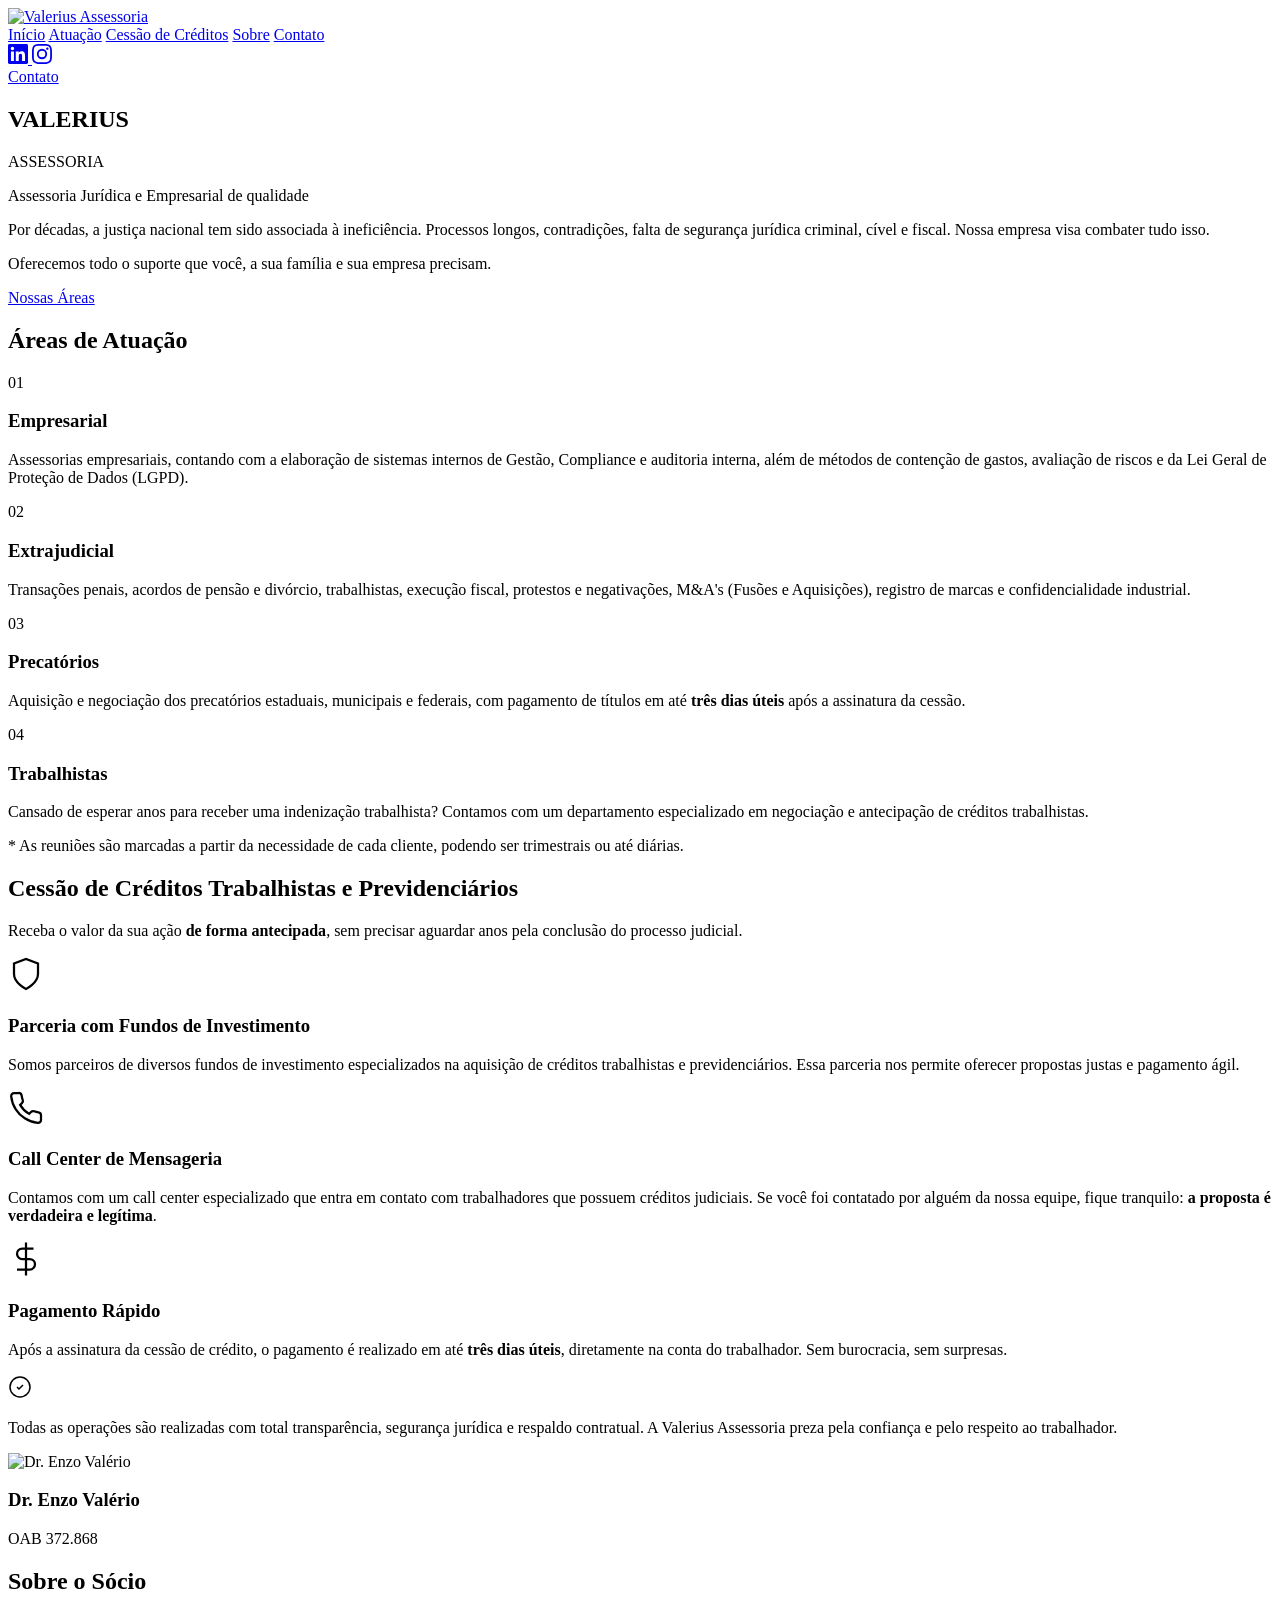
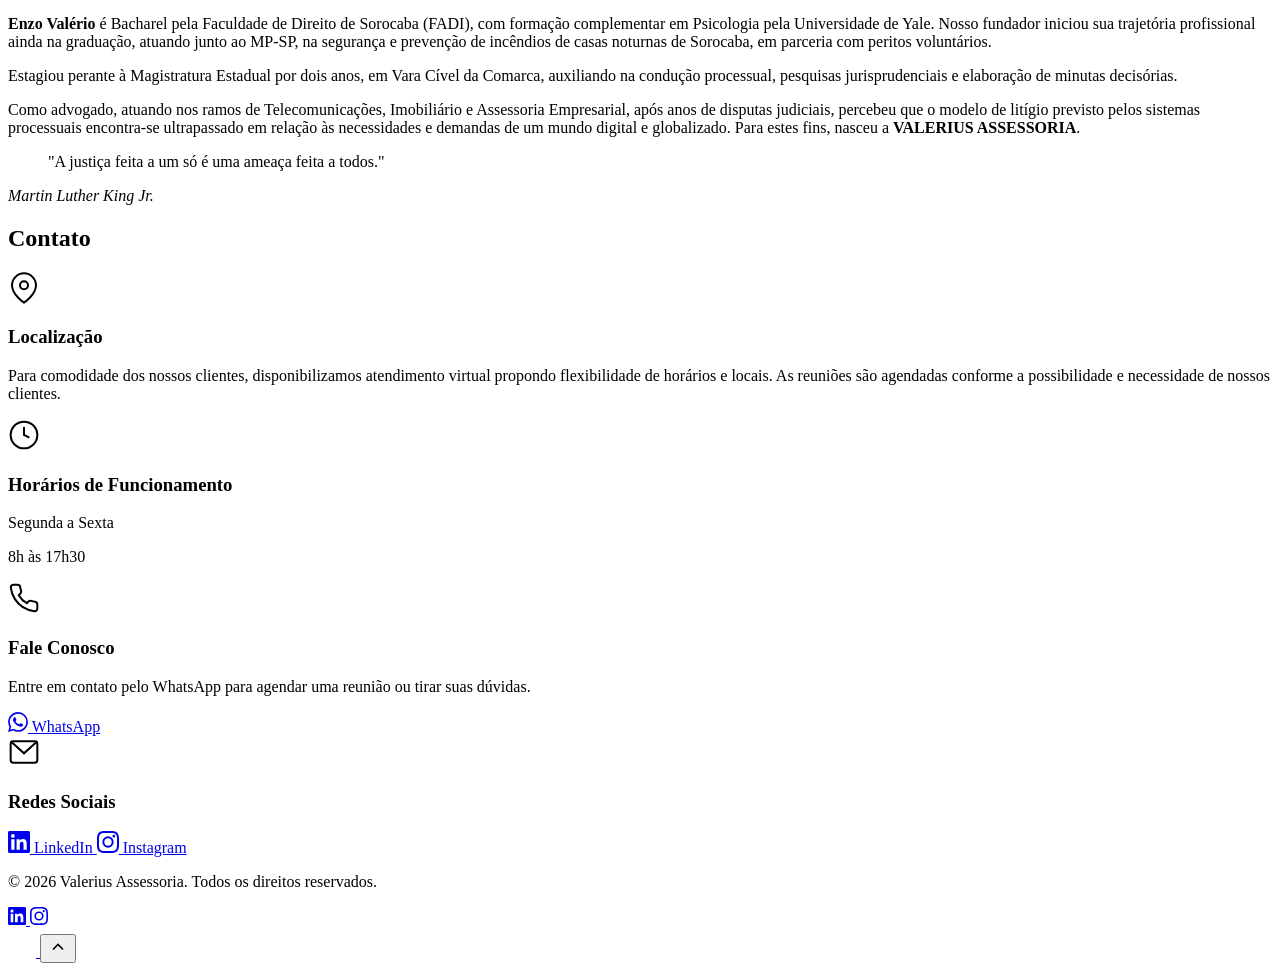
==== index.html @ 8b88591c "Add files via upload" ====
<!DOCTYPE html>
<html lang="pt-BR">
<head>
  <meta charset="UTF-8">
  <meta name="viewport" content="width=device-width, initial-scale=1.0">
  <title>Valerius Assessoria | Assessoria Jurídica e Empresarial</title>
  <link rel="preconnect" href="https://fonts.googleapis.com">
  <link rel="preconnect" href="https://fonts.gstatic.com" crossorigin>
  <link href="https://fonts.googleapis.com/css2?family=Cormorant+Garamond:ital,wght@0,300;0,400;0,500;0,600;0,700;1,400;1,500&family=Inter:wght@300;400;500;600&display=swap" rel="stylesheet">
  <link rel="stylesheet" href="style.css">
</head>
<body>

  <!-- Header -->
  <header class="header" id="header">
    <div class="header-inner">
      <a href="#inicio" class="logo">
        <img src="logo-branco.png" alt="Valerius Assessoria" class="logo-img">
      </a>
      <nav class="nav">
        <a href="#inicio">Início</a>
        <a href="#atuacao">Atuação</a>
        <a href="#cessao">Cessão de Créditos</a>
        <a href="#socio">Sobre</a>
        <a href="#contato">Contato</a>
      </nav>
      <div class="header-actions">
        <div class="social-links">
          <a href="https://br.linkedin.com/company/valerius-advogados-associados" target="_blank" aria-label="LinkedIn">
            <svg width="20" height="20" viewBox="0 0 24 24" fill="currentColor"><path d="M20.447 20.452h-3.554v-5.569c0-1.328-.027-3.037-1.852-3.037-1.853 0-2.136 1.445-2.136 2.939v5.667H9.351V9h3.414v1.561h.046c.477-.9 1.637-1.85 3.37-1.85 3.601 0 4.267 2.37 4.267 5.455v6.286zM5.337 7.433a2.062 2.062 0 01-2.063-2.065 2.064 2.064 0 112.063 2.065zm1.782 13.019H3.555V9h3.564v11.452zM22.225 0H1.771C.792 0 0 .774 0 1.729v20.542C0 23.227.792 24 1.771 24h20.451C23.2 24 24 23.227 24 22.271V1.729C24 .774 23.2 0 22.222 0h.003z"/></svg>
          </a>
          <a href="http://instagram.com/valeriusadvogados" target="_blank" aria-label="Instagram">
            <svg width="20" height="20" viewBox="0 0 24 24" fill="currentColor"><path d="M12 2.163c3.204 0 3.584.012 4.85.07 3.252.148 4.771 1.691 4.919 4.919.058 1.265.069 1.645.069 4.849 0 3.205-.012 3.584-.069 4.849-.149 3.225-1.664 4.771-4.919 4.919-1.266.058-1.644.07-4.85.07-3.204 0-3.584-.012-4.849-.07-3.26-.149-4.771-1.699-4.919-4.92-.058-1.265-.07-1.644-.07-4.849 0-3.204.013-3.583.07-4.849.149-3.227 1.664-4.771 4.919-4.919 1.266-.057 1.645-.069 4.849-.069zM12 0C8.741 0 8.333.014 7.053.072 2.695.272.273 2.69.073 7.052.014 8.333 0 8.741 0 12c0 3.259.014 3.668.072 4.948.2 4.358 2.618 6.78 6.98 6.98C8.333 23.986 8.741 24 12 24c3.259 0 3.668-.014 4.948-.072 4.354-.2 6.782-2.618 6.979-6.98.059-1.28.073-1.689.073-4.948 0-3.259-.014-3.667-.072-4.947-.196-4.354-2.617-6.78-6.979-6.98C15.668.014 15.259 0 12 0zm0 5.838a6.162 6.162 0 100 12.324 6.162 6.162 0 000-12.324zM12 16a4 4 0 110-8 4 4 0 010 8zm6.406-11.845a1.44 1.44 0 100 2.881 1.44 1.44 0 000-2.881z"/></svg>
          </a>
        </div>
        <a href="https://wa.me/5515991588183" class="btn-contato" target="_blank">Contato</a>
      </div>
    </div>
  </header>

  <!-- Hero Section -->
  <section class="hero" id="inicio">
    <div class="hero-overlay"></div>
    <div class="hero-content">
      <h1 class="hero-title">VALERIUS</h1>
      <p class="hero-subtitle-line">ASSESSORIA</p>
      <div class="hero-divider"></div>
      <p class="hero-tagline">Assessoria Jurídica e Empresarial de qualidade</p>
      <p class="hero-description">
        Por décadas, a justiça nacional tem sido associada à ineficiência. Processos longos, contradições, falta de segurança jurídica criminal, cível e fiscal. Nossa empresa visa combater tudo isso.
      </p>
      <p class="hero-highlight">
        Oferecemos todo o suporte que você, a sua família e sua empresa precisam.
      </p>
      <a href="#atuacao" class="btn-primary">Nossas Áreas</a>
    </div>
  </section>

  <!-- Areas de Atuacao -->
  <section class="areas" id="atuacao">
    <div class="container">
      <h2 class="section-title">Áreas de Atuação</h2>
      <div class="areas-grid">

        <div class="area-card" data-number="01">
          <div class="area-card-inner">
            <span class="area-number">01</span>
            <h3>Empresarial</h3>
            <p>Assessorias empresariais, contando com a elaboração de sistemas internos de Gestão, Compliance e auditoria interna, além de métodos de contenção de gastos, avaliação de riscos e da Lei Geral de Proteção de Dados (LGPD).</p>
          </div>
        </div>

        <div class="area-card" data-number="02">
          <div class="area-card-inner">
            <span class="area-number">02</span>
            <h3>Extrajudicial</h3>
            <p>Transações penais, acordos de pensão e divórcio, trabalhistas, execução fiscal, protestos e negativações, M&A's (Fusões e Aquisições), registro de marcas e confidencialidade industrial.</p>
          </div>
        </div>

        <div class="area-card" data-number="03">
          <div class="area-card-inner">
            <span class="area-number">03</span>
            <h3>Precatórios</h3>
            <p>Aquisição e negociação dos precatórios estaduais, municipais e federais, com pagamento de títulos em até <strong>três dias úteis</strong> após a assinatura da cessão.</p>
          </div>
        </div>

        <div class="area-card" data-number="04">
          <div class="area-card-inner">
            <span class="area-number">04</span>
            <h3>Trabalhistas</h3>
            <p>Cansado de esperar anos para receber uma indenização trabalhista? Contamos com um departamento especializado em negociação e antecipação de créditos trabalhistas.</p>
          </div>
        </div>

      </div>
      <p class="areas-note">* As reuniões são marcadas a partir da necessidade de cada cliente, podendo ser trimestrais ou até diárias.</p>
    </div>
  </section>

  <!-- Cessão de Créditos -->
  <section class="cessao" id="cessao">
    <div class="cessao-overlay"></div>
    <div class="container">
      <div class="cessao-content">
        <h2 class="section-title section-title--white">Cessão de Créditos Trabalhistas e Previdenciários</h2>
        <p class="cessao-intro">Receba o valor da sua ação <strong>de forma antecipada</strong>, sem precisar aguardar anos pela conclusão do processo judicial.</p>
        <div class="cessao-grid">
          <div class="cessao-card">
            <div class="cessao-icon">
              <svg width="36" height="36" viewBox="0 0 24 24" fill="none" stroke="currentColor" stroke-width="1.5"><path d="M12 22s8-4 8-10V5l-8-3-8 3v7c0 6 8 10 8 10z"/></svg>
            </div>
            <h3>Parceria com Fundos de Investimento</h3>
            <p>Somos parceiros de diversos fundos de investimento especializados na aquisição de créditos trabalhistas e previdenciários. Essa parceria nos permite oferecer propostas justas e pagamento ágil.</p>
          </div>
          <div class="cessao-card">
            <div class="cessao-icon">
              <svg width="36" height="36" viewBox="0 0 24 24" fill="none" stroke="currentColor" stroke-width="1.5"><path d="M22 16.92v3a2 2 0 01-2.18 2 19.79 19.79 0 01-8.63-3.07 19.5 19.5 0 01-6-6 19.79 19.79 0 01-3.07-8.67A2 2 0 014.11 2h3a2 2 0 012 1.72 12.84 12.84 0 00.7 2.81 2 2 0 01-.45 2.11L8.09 9.91a16 16 0 006 6l1.27-1.27a2 2 0 012.11-.45 12.84 12.84 0 002.81.7A2 2 0 0122 16.92z"/></svg>
            </div>
            <h3>Call Center de Mensageria</h3>
            <p>Contamos com um call center especializado que entra em contato com trabalhadores que possuem créditos judiciais. Se você foi contatado por alguém da nossa equipe, fique tranquilo: <strong>a proposta é verdadeira e legítima</strong>.</p>
          </div>
          <div class="cessao-card">
            <div class="cessao-icon">
              <svg width="36" height="36" viewBox="0 0 24 24" fill="none" stroke="currentColor" stroke-width="1.5"><path d="M12 1v22M17 5H9.5a3.5 3.5 0 000 7h5a3.5 3.5 0 010 7H6"/></svg>
            </div>
            <h3>Pagamento Rápido</h3>
            <p>Após a assinatura da cessão de crédito, o pagamento é realizado em até <strong>três dias úteis</strong>, diretamente na conta do trabalhador. Sem burocracia, sem surpresas.</p>
          </div>
        </div>
        <div class="cessao-trust">
          <div class="cessao-trust-icon">
            <svg width="24" height="24" viewBox="0 0 24 24" fill="none" stroke="currentColor" stroke-width="1.5"><path d="M9 12l2 2 4-4"/><circle cx="12" cy="12" r="10"/></svg>
          </div>
          <p>Todas as operações são realizadas com total transparência, segurança jurídica e respaldo contratual. A Valerius Assessoria preza pela confiança e pelo respeito ao trabalhador.</p>
        </div>
      </div>
    </div>
  </section>

  <!-- Sobre o Socio -->
  <section class="socio" id="socio">
    <div class="container">
      <div class="socio-grid">
        <div class="socio-image">
          <div class="socio-image-frame">
            <img src="enzo.avif" alt="Dr. Enzo Valério" class="socio-photo">
          </div>
          <div class="socio-credentials">
            <h3>Dr. Enzo Valério</h3>
            <p>OAB 372.868</p>
          </div>
        </div>
        <div class="socio-content">
          <h2 class="section-title section-title--left">Sobre o Sócio</h2>
          <p><strong>Enzo Valério</strong> é Bacharel pela Faculdade de Direito de Sorocaba (FADI), com formação complementar em Psicologia pela Universidade de Yale. Nosso fundador iniciou sua trajetória profissional ainda na graduação, atuando junto ao MP-SP, na segurança e prevenção de incêndios de casas noturnas de Sorocaba, em parceria com peritos voluntários.</p>
          <p>Estagiou perante à Magistratura Estadual por dois anos, em Vara Cível da Comarca, auxiliando na condução processual, pesquisas jurisprudenciais e elaboração de minutas decisórias.</p>
          <p>Como advogado, atuando nos ramos de Telecomunicações, Imobiliário e Assessoria Empresarial, após anos de disputas judiciais, percebeu que o modelo de litígio previsto pelos sistemas processuais encontra-se ultrapassado em relação às necessidades e demandas de um mundo digital e globalizado. Para estes fins, nasceu a <strong>VALERIUS ASSESSORIA</strong>.</p>
        </div>
      </div>
    </div>
  </section>

  <!-- Citacao -->
  <section class="quote-section">
    <div class="quote-overlay"></div>
    <div class="container">
      <blockquote class="quote-text">
        "A justiça feita a um só é uma ameaça feita a todos."
      </blockquote>
      <cite class="quote-author">Martin Luther King Jr.</cite>
    </div>
  </section>

  <!-- Contato -->
  <section class="contato" id="contato">
    <div class="container">
      <h2 class="section-title">Contato</h2>
      <div class="contato-grid">
        <div class="contato-card">
          <div class="contato-icon">
            <svg width="32" height="32" viewBox="0 0 24 24" fill="none" stroke="currentColor" stroke-width="1.5"><path d="M21 10c0 7-9 13-9 13s-9-6-9-13a9 9 0 0118 0z"/><circle cx="12" cy="10" r="3"/></svg>
          </div>
          <h3>Localização</h3>
          <p>Para comodidade dos nossos clientes, disponibilizamos atendimento virtual propondo flexibilidade de horários e locais. As reuniões são agendadas conforme a possibilidade e necessidade de nossos clientes.</p>
        </div>
        <div class="contato-card">
          <div class="contato-icon">
            <svg width="32" height="32" viewBox="0 0 24 24" fill="none" stroke="currentColor" stroke-width="1.5"><circle cx="12" cy="12" r="10"/><polyline points="12 6 12 12 16 14"/></svg>
          </div>
          <h3>Horários de Funcionamento</h3>
          <p>Segunda a Sexta</p>
          <p class="contato-hours">8h às 17h30</p>
        </div>
        <div class="contato-card">
          <div class="contato-icon">
            <svg width="32" height="32" viewBox="0 0 24 24" fill="none" stroke="currentColor" stroke-width="1.5"><path d="M22 16.92v3a2 2 0 01-2.18 2 19.79 19.79 0 01-8.63-3.07 19.5 19.5 0 01-6-6 19.79 19.79 0 01-3.07-8.67A2 2 0 014.11 2h3a2 2 0 012 1.72 12.84 12.84 0 00.7 2.81 2 2 0 01-.45 2.11L8.09 9.91a16 16 0 006 6l1.27-1.27a2 2 0 012.11-.45 12.84 12.84 0 002.81.7A2 2 0 0122 16.92z"/></svg>
          </div>
          <h3>Fale Conosco</h3>
          <p>Entre em contato pelo WhatsApp para agendar uma reunião ou tirar suas dúvidas.</p>
          <a href="https://wa.me/5515991588183" class="btn-whatsapp" target="_blank">
            <svg width="20" height="20" viewBox="0 0 24 24" fill="currentColor"><path d="M17.472 14.382c-.297-.149-1.758-.867-2.03-.967-.273-.099-.471-.148-.67.15-.197.297-.767.966-.94 1.164-.173.199-.347.223-.644.075-.297-.15-1.255-.463-2.39-1.475-.883-.788-1.48-1.761-1.653-2.059-.173-.297-.018-.458.13-.606.134-.133.298-.347.446-.52.149-.174.198-.298.298-.497.099-.198.05-.371-.025-.52-.075-.149-.669-1.612-.916-2.207-.242-.579-.487-.5-.669-.51-.173-.008-.371-.01-.57-.01-.198 0-.52.074-.792.372-.272.297-1.04 1.016-1.04 2.479 0 1.462 1.065 2.875 1.213 3.074.149.198 2.096 3.2 5.077 4.487.709.306 1.262.489 1.694.625.712.227 1.36.195 1.871.118.571-.085 1.758-.719 2.006-1.413.248-.694.248-1.289.173-1.413-.074-.124-.272-.198-.57-.347m-5.421 7.403h-.004a9.87 9.87 0 01-5.031-1.378l-.361-.214-3.741.982.998-3.648-.235-.374a9.86 9.86 0 01-1.51-5.26c.001-5.45 4.436-9.884 9.888-9.884 2.64 0 5.122 1.03 6.988 2.898a9.825 9.825 0 012.893 6.994c-.003 5.45-4.437 9.884-9.885 9.884m8.413-18.297A11.815 11.815 0 0012.05 0C5.495 0 .16 5.335.157 11.892c0 2.096.547 4.142 1.588 5.945L.057 24l6.305-1.654a11.882 11.882 0 005.683 1.448h.005c6.554 0 11.89-5.335 11.893-11.893a11.821 11.821 0 00-3.48-8.413z"/></svg>
            WhatsApp
          </a>
        </div>
        <div class="contato-card">
          <div class="contato-icon">
            <svg width="32" height="32" viewBox="0 0 24 24" fill="none" stroke="currentColor" stroke-width="1.5"><rect x="2" y="4" width="20" height="16" rx="2"/><polyline points="22 4 12 13 2 4"/></svg>
          </div>
          <h3>Redes Sociais</h3>
          <div class="contato-social">
            <a href="https://br.linkedin.com/company/valerius-advogados-associados" target="_blank">
              <svg width="22" height="22" viewBox="0 0 24 24" fill="currentColor"><path d="M20.447 20.452h-3.554v-5.569c0-1.328-.027-3.037-1.852-3.037-1.853 0-2.136 1.445-2.136 2.939v5.667H9.351V9h3.414v1.561h.046c.477-.9 1.637-1.85 3.37-1.85 3.601 0 4.267 2.37 4.267 5.455v6.286zM5.337 7.433a2.062 2.062 0 01-2.063-2.065 2.064 2.064 0 112.063 2.065zm1.782 13.019H3.555V9h3.564v11.452zM22.225 0H1.771C.792 0 0 .774 0 1.729v20.542C0 23.227.792 24 1.771 24h20.451C23.2 24 24 23.227 24 22.271V1.729C24 .774 23.2 0 22.222 0h.003z"/></svg>
              LinkedIn
            </a>
            <a href="http://instagram.com/valeriusadvogados" target="_blank">
              <svg width="22" height="22" viewBox="0 0 24 24" fill="currentColor"><path d="M12 2.163c3.204 0 3.584.012 4.85.07 3.252.148 4.771 1.691 4.919 4.919.058 1.265.069 1.645.069 4.849 0 3.205-.012 3.584-.069 4.849-.149 3.225-1.664 4.771-4.919 4.919-1.266.058-1.644.07-4.85.07-3.204 0-3.584-.012-4.849-.07-3.26-.149-4.771-1.699-4.919-4.92-.058-1.265-.07-1.644-.07-4.849 0-3.204.013-3.583.07-4.849.149-3.227 1.664-4.771 4.919-4.919 1.266-.057 1.645-.069 4.849-.069zM12 0C8.741 0 8.333.014 7.053.072 2.695.272.273 2.69.073 7.052.014 8.333 0 8.741 0 12c0 3.259.014 3.668.072 4.948.2 4.358 2.618 6.78 6.98 6.98C8.333 23.986 8.741 24 12 24c3.259 0 3.668-.014 4.948-.072 4.354-.2 6.782-2.618 6.979-6.98.059-1.28.073-1.689.073-4.948 0-3.259-.014-3.667-.072-4.947-.196-4.354-2.617-6.78-6.979-6.98C15.668.014 15.259 0 12 0zm0 5.838a6.162 6.162 0 100 12.324 6.162 6.162 0 000-12.324zM12 16a4 4 0 110-8 4 4 0 010 8zm6.406-11.845a1.44 1.44 0 100 2.881 1.44 1.44 0 000-2.881z"/></svg>
              Instagram
            </a>
          </div>
        </div>
      </div>
    </div>
  </section>

  <!-- Footer -->
  <footer class="footer">
    <div class="container">
      <div class="footer-bottom">
        <p>&copy; 2026 Valerius Assessoria. Todos os direitos reservados.</p>
        <div class="footer-social">
          <a href="https://br.linkedin.com/company/valerius-advogados-associados" target="_blank" aria-label="LinkedIn">
            <svg width="18" height="18" viewBox="0 0 24 24" fill="currentColor"><path d="M20.447 20.452h-3.554v-5.569c0-1.328-.027-3.037-1.852-3.037-1.853 0-2.136 1.445-2.136 2.939v5.667H9.351V9h3.414v1.561h.046c.477-.9 1.637-1.85 3.37-1.85 3.601 0 4.267 2.37 4.267 5.455v6.286zM5.337 7.433a2.062 2.062 0 01-2.063-2.065 2.064 2.064 0 112.063 2.065zm1.782 13.019H3.555V9h3.564v11.452zM22.225 0H1.771C.792 0 0 .774 0 1.729v20.542C0 23.227.792 24 1.771 24h20.451C23.2 24 24 23.227 24 22.271V1.729C24 .774 23.2 0 22.222 0h.003z"/></svg>
          </a>
          <a href="http://instagram.com/valeriusadvogados" target="_blank" aria-label="Instagram">
            <svg width="18" height="18" viewBox="0 0 24 24" fill="currentColor"><path d="M12 2.163c3.204 0 3.584.012 4.85.07 3.252.148 4.771 1.691 4.919 4.919.058 1.265.069 1.645.069 4.849 0 3.205-.012 3.584-.069 4.849-.149 3.225-1.664 4.771-4.919 4.919-1.266.058-1.644.07-4.85.07-3.204 0-3.584-.012-4.849-.07-3.26-.149-4.771-1.699-4.919-4.92-.058-1.265-.07-1.644-.07-4.849 0-3.204.013-3.583.07-4.849.149-3.227 1.664-4.771 4.919-4.919 1.266-.057 1.645-.069 4.849-.069zM12 0C8.741 0 8.333.014 7.053.072 2.695.272.273 2.69.073 7.052.014 8.333 0 8.741 0 12c0 3.259.014 3.668.072 4.948.2 4.358 2.618 6.78 6.98 6.98C8.333 23.986 8.741 24 12 24c3.259 0 3.668-.014 4.948-.072 4.354-.2 6.782-2.618 6.979-6.98.059-1.28.073-1.689.073-4.948 0-3.259-.014-3.667-.072-4.947-.196-4.354-2.617-6.78-6.979-6.98C15.668.014 15.259 0 12 0zm0 5.838a6.162 6.162 0 100 12.324 6.162 6.162 0 000-12.324zM12 16a4 4 0 110-8 4 4 0 010 8zm6.406-11.845a1.44 1.44 0 100 2.881 1.44 1.44 0 000-2.881z"/></svg>
          </a>
        </div>
      </div>
    </div>
  </footer>

  <!-- WhatsApp Float -->
  <a href="https://wa.me/5515991588183" class="whatsapp-float" target="_blank" aria-label="WhatsApp">
    <svg width="28" height="28" viewBox="0 0 24 24" fill="white"><path d="M17.472 14.382c-.297-.149-1.758-.867-2.03-.967-.273-.099-.471-.148-.67.15-.197.297-.767.966-.94 1.164-.173.199-.347.223-.644.075-.297-.15-1.255-.463-2.39-1.475-.883-.788-1.48-1.761-1.653-2.059-.173-.297-.018-.458.13-.606.134-.133.298-.347.446-.52.149-.174.198-.298.298-.497.099-.198.05-.371-.025-.52-.075-.149-.669-1.612-.916-2.207-.242-.579-.487-.5-.669-.51-.173-.008-.371-.01-.57-.01-.198 0-.52.074-.792.372-.272.297-1.04 1.016-1.04 2.479 0 1.462 1.065 2.875 1.213 3.074.149.198 2.096 3.2 5.077 4.487.709.306 1.262.489 1.694.625.712.227 1.36.195 1.871.118.571-.085 1.758-.719 2.006-1.413.248-.694.248-1.289.173-1.413-.074-.124-.272-.198-.57-.347m-5.421 7.403h-.004a9.87 9.87 0 01-5.031-1.378l-.361-.214-3.741.982.998-3.648-.235-.374a9.86 9.86 0 01-1.51-5.26c.001-5.45 4.436-9.884 9.888-9.884 2.64 0 5.122 1.03 6.988 2.898a9.825 9.825 0 012.893 6.994c-.003 5.45-4.437 9.884-9.885 9.884m8.413-18.297A11.815 11.815 0 0012.05 0C5.495 0 .16 5.335.157 11.892c0 2.096.547 4.142 1.588 5.945L.057 24l6.305-1.654a11.882 11.882 0 005.683 1.448h.005c6.554 0 11.89-5.335 11.893-11.893a11.821 11.821 0 00-3.48-8.413z"/></svg>
  </a>

  <!-- Scroll to top -->
  <button class="scroll-top" id="scrollTop" aria-label="Voltar ao topo">
    <svg width="20" height="20" viewBox="0 0 24 24" fill="none" stroke="currentColor" stroke-width="2"><polyline points="18 15 12 9 6 15"/></svg>
  </button>

  <script>
    // Header scroll effect
    const header = document.getElementById('header');
    window.addEventListener('scroll', () => {
      header.classList.toggle('header--scrolled', window.scrollY > 50);
      document.getElementById('scrollTop').classList.toggle('visible', window.scrollY > 400);
    });

    // Scroll to top
    document.getElementById('scrollTop').addEventListener('click', () => {
      window.scrollTo({ top: 0, behavior: 'smooth' });
    });

    // Smooth scroll for nav links
    document.querySelectorAll('a[href^="#"]').forEach(a => {
      a.addEventListener('click', e => {
        e.preventDefault();
        const target = document.querySelector(a.getAttribute('href'));
        if (target) target.scrollIntoView({ behavior: 'smooth', block: 'start' });
      });
    });

    // Hover effects on area cards
    document.querySelectorAll('.area-card-inner').forEach(card => {
      card.addEventListener('mouseenter', () => card.style.transform = 'translateY(-4px)');
      card.addEventListener('mouseleave', () => card.style.transform = 'translateY(0)');
    });
  </script>
</body>
</html>
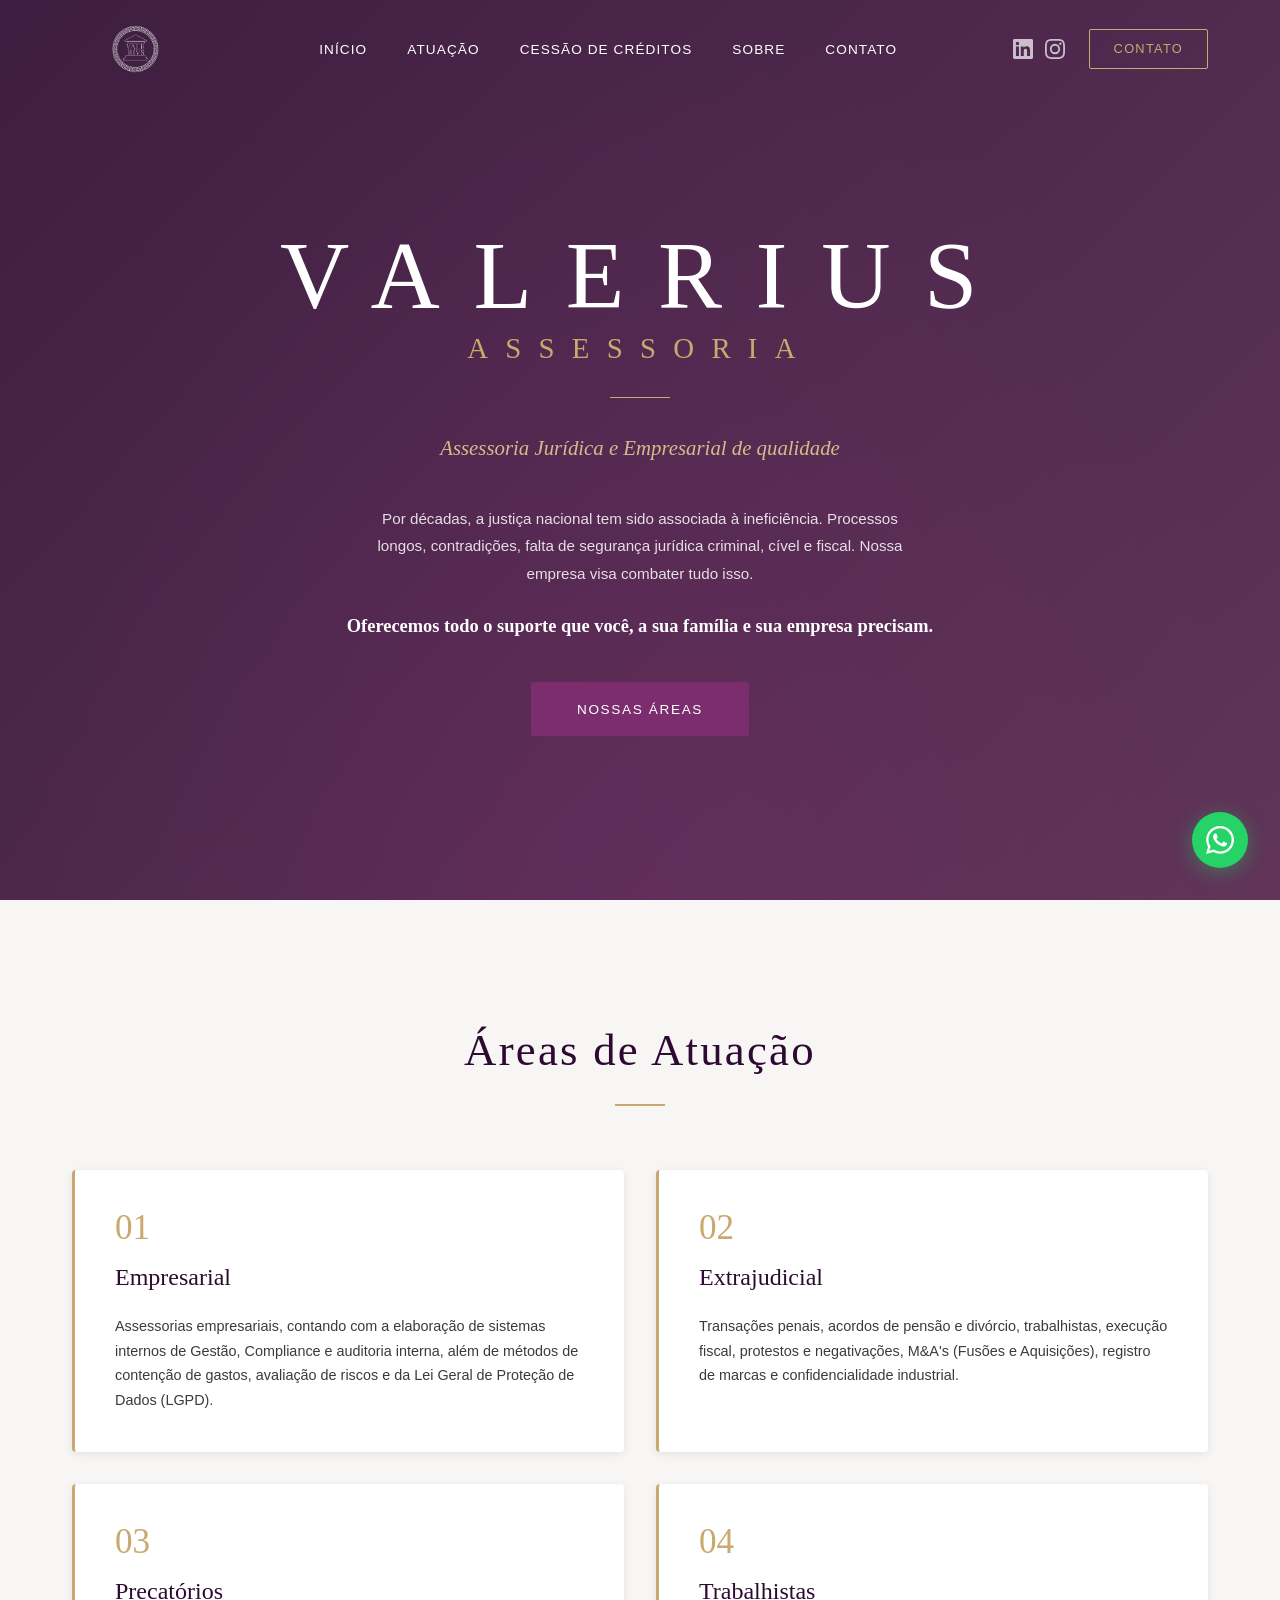
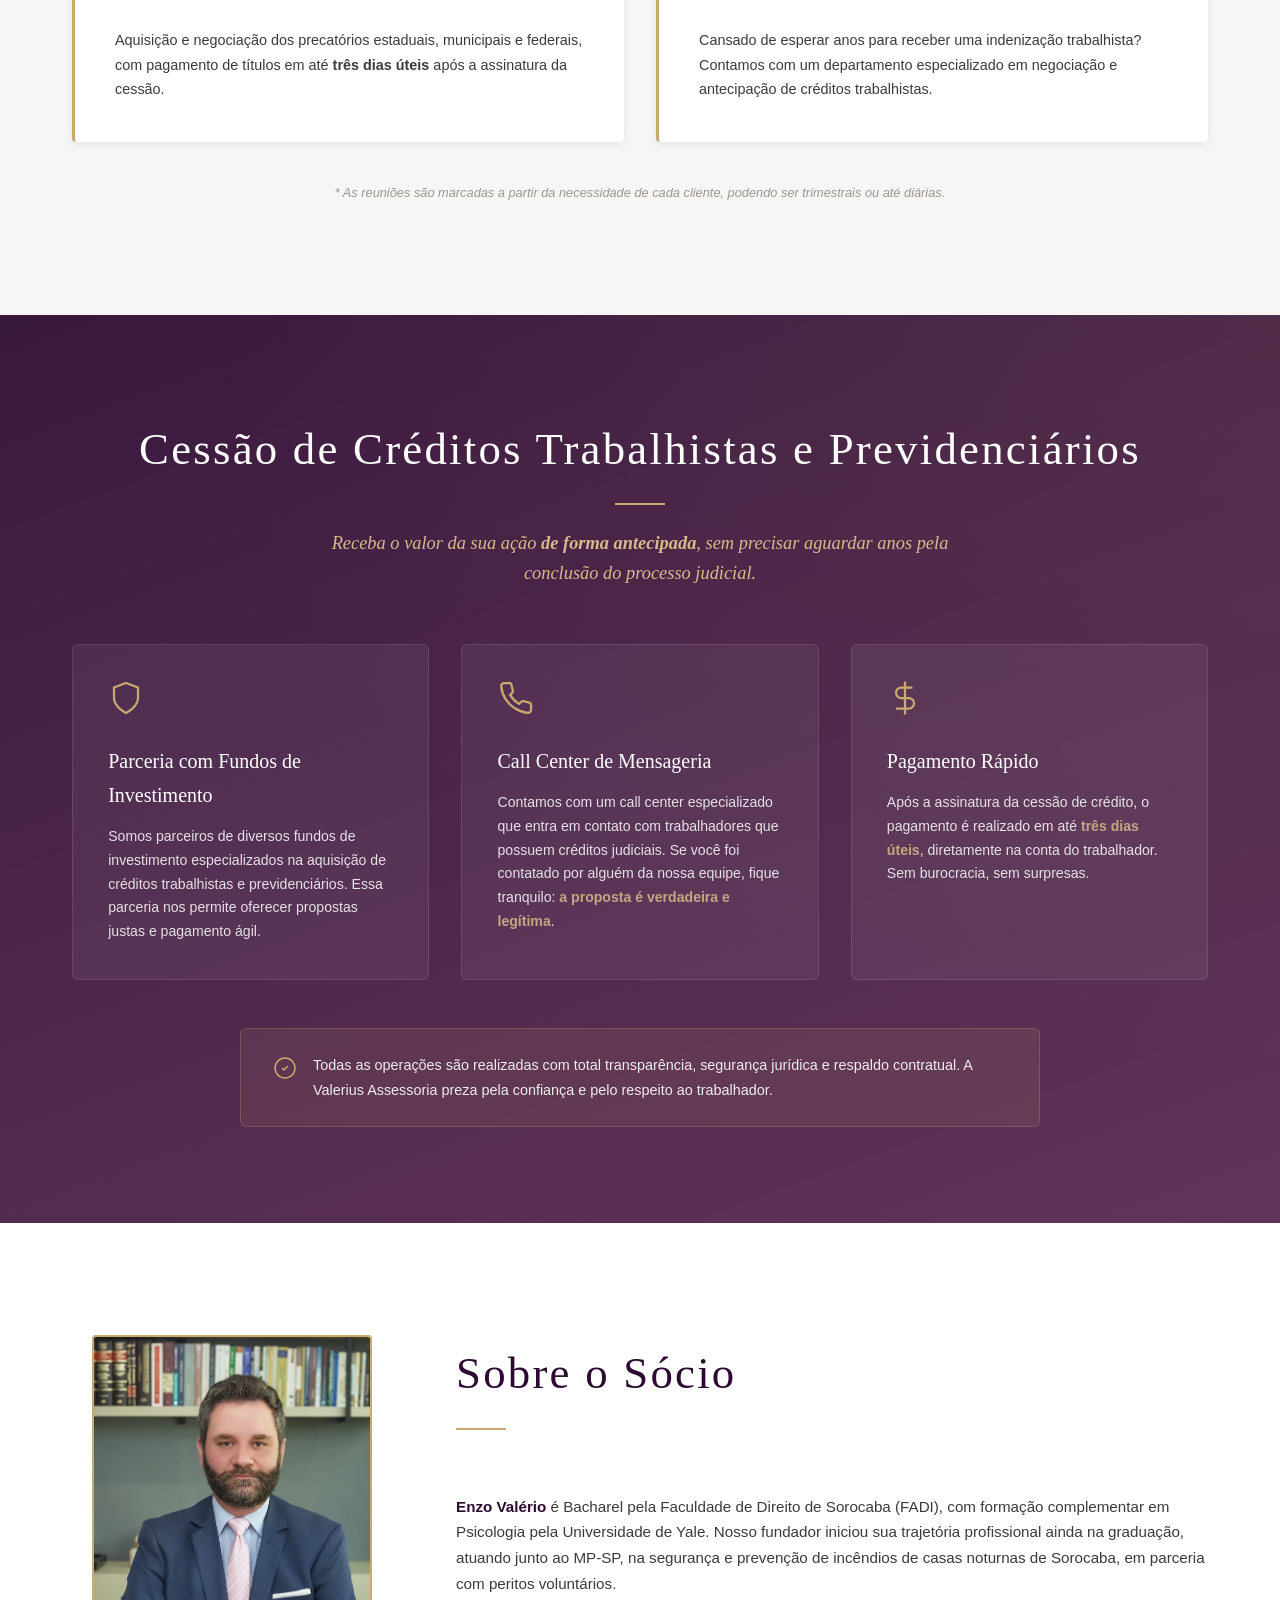
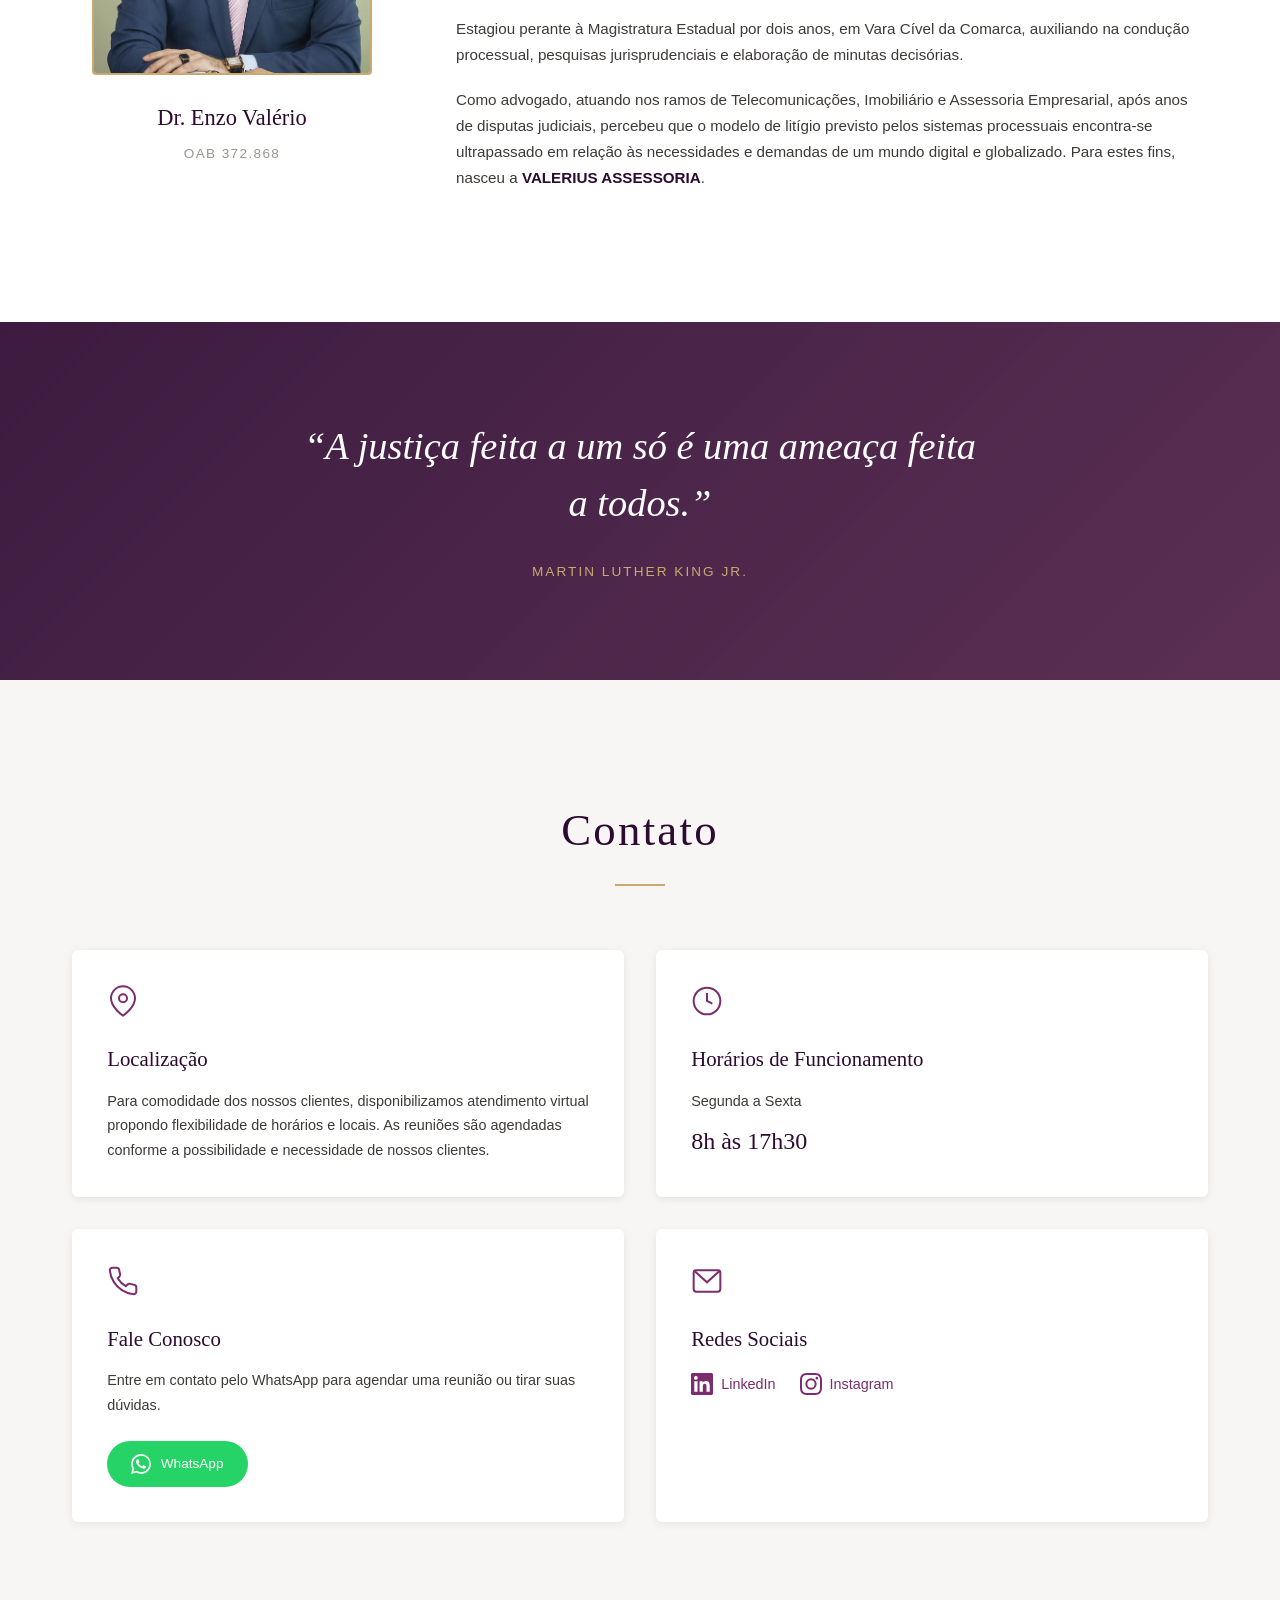
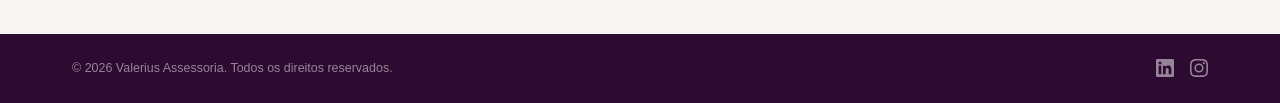
==== commit dd5c5e18: "Add files via upload" ====
--- a/index.html
+++ b/index.html
@@ -3,7 +3,7 @@
 <head>
   <meta charset="UTF-8">
   <meta name="viewport" content="width=device-width, initial-scale=1.0">
-  <title>Valerius Assessoria | Assessoria Jurídica e Empresarial</title>
+  <title>Valerius Assessoria | Assessoria Jur&#237;dica e Empresarial</title>
   <link rel="preconnect" href="https://fonts.googleapis.com">
   <link rel="preconnect" href="https://fonts.gstatic.com" crossorigin>
   <link href="https://fonts.googleapis.com/css2?family=Cormorant+Garamond:ital,wght@0,300;0,400;0,500;0,600;0,700;1,400;1,500&family=Inter:wght@300;400;500;600&display=swap" rel="stylesheet">
@@ -17,12 +17,23 @@
       <a href="#inicio" class="logo">
         <img src="logo-branco.png" alt="Valerius Assessoria" class="logo-img">
       </a>
-      <nav class="nav">
-        <a href="#inicio">Início</a>
-        <a href="#atuacao">Atuação</a>
-        <a href="#cessao">Cessão de Créditos</a>
+      <nav class="nav" id="mainNav">
+        <a href="#inicio">In&#237;cio</a>
+        <a href="#atuacao">Atua&#231;&#227;o</a>
+        <a href="#cessao">Cess&#227;o de Cr&#233;ditos</a>
         <a href="#socio">Sobre</a>
         <a href="#contato">Contato</a>
+        <div class="nav-mobile-social">
+          <a href="https://br.linkedin.com/company/valerius-advogados-associados" target="_blank" aria-label="LinkedIn">
+            <svg width="22" height="22" viewBox="0 0 24 24" fill="currentColor"><path d="M20.447 20.452h-3.554v-5.569c0-1.328-.027-3.037-1.852-3.037-1.853 0-2.136 1.445-2.136 2.939v5.667H9.351V9h3.414v1.561h.046c.477-.9 1.637-1.85 3.37-1.85 3.601 0 4.267 2.37 4.267 5.455v6.286zM5.337 7.433a2.062 2.062 0 01-2.063-2.065 2.064 2.064 0 112.063 2.065zm1.782 13.019H3.555V9h3.564v11.452zM22.225 0H1.771C.792 0 0 .774 0 1.729v20.542C0 23.227.792 24 1.771 24h20.451C23.2 24 24 23.227 24 22.271V1.729C24 .774 23.2 0 22.222 0h.003z"/></svg>
+          </a>
+          <a href="http://instagram.com/valeriusadvogados" target="_blank" aria-label="Instagram">
+            <svg width="22" height="22" viewBox="0 0 24 24" fill="currentColor"><path d="M12 2.163c3.204 0 3.584.012 4.85.07 3.252.148 4.771 1.691 4.919 4.919.058 1.265.069 1.645.069 4.849 0 3.205-.012 3.584-.069 4.849-.149 3.225-1.664 4.771-4.919 4.919-1.266.058-1.644.07-4.85.07-3.204 0-3.584-.012-4.849-.07-3.26-.149-4.771-1.699-4.919-4.92-.058-1.265-.07-1.644-.07-4.849 0-3.204.013-3.583.07-4.849.149-3.227 1.664-4.771 4.919-4.919 1.266-.057 1.645-.069 4.849-.069zM12 0C8.741 0 8.333.014 7.053.072 2.695.272.273 2.69.073 7.052.014 8.333 0 8.741 0 12c0 3.259.014 3.668.072 4.948.2 4.358 2.618 6.78 6.98 6.98C8.333 23.986 8.741 24 12 24c3.259 0 3.668-.014 4.948-.072 4.354-.2 6.782-2.618 6.979-6.98.059-1.28.073-1.689.073-4.948 0-3.259-.014-3.667-.072-4.947-.196-4.354-2.617-6.78-6.979-6.98C15.668.014 15.259 0 12 0zm0 5.838a6.162 6.162 0 100 12.324 6.162 6.162 0 000-12.324zM12 16a4 4 0 110-8 4 4 0 010 8zm6.406-11.845a1.44 1.44 0 100 2.881 1.44 1.44 0 000-2.881z"/></svg>
+          </a>
+          <a href="https://wa.me/5515991588183" target="_blank" aria-label="WhatsApp">
+            <svg width="22" height="22" viewBox="0 0 24 24" fill="currentColor"><path d="M17.472 14.382c-.297-.149-1.758-.867-2.03-.967-.273-.099-.471-.148-.67.15-.197.297-.767.966-.94 1.164-.173.199-.347.223-.644.075-.297-.15-1.255-.463-2.39-1.475-.883-.788-1.48-1.761-1.653-2.059-.173-.297-.018-.458.13-.606.134-.133.298-.347.446-.52.149-.174.198-.298.298-.497.099-.198.05-.371-.025-.52-.075-.149-.669-1.612-.916-2.207-.242-.579-.487-.5-.669-.51-.173-.008-.371-.01-.57-.01-.198 0-.52.074-.792.372-.272.297-1.04 1.016-1.04 2.479 0 1.462 1.065 2.875 1.213 3.074.149.198 2.096 3.2 5.077 4.487.709.306 1.262.489 1.694.625.712.227 1.36.195 1.871.118.571-.085 1.758-.719 2.006-1.413.248-.694.248-1.289.173-1.413-.074-.124-.272-.198-.57-.347m-5.421 7.403h-.004a9.87 9.87 0 01-5.031-1.378l-.361-.214-3.741.982.998-3.648-.235-.374a9.86 9.86 0 01-1.51-5.26c.001-5.45 4.436-9.884 9.888-9.884 2.64 0 5.122 1.03 6.988 2.898a9.825 9.825 0 012.893 6.994c-.003 5.45-4.437 9.884-9.885 9.884m8.413-18.297A11.815 11.815 0 0012.05 0C5.495 0 .16 5.335.157 11.892c0 2.096.547 4.142 1.588 5.945L.057 24l6.305-1.654a11.882 11.882 0 005.683 1.448h.005c6.554 0 11.89-5.335 11.893-11.893a11.821 11.821 0 00-3.48-8.413z"/></svg>
+          </a>
+        </div>
       </nav>
       <div class="header-actions">
         <div class="social-links">
@@ -34,6 +45,11 @@
           </a>
         </div>
         <a href="https://wa.me/5515991588183" class="btn-contato" target="_blank">Contato</a>
+        <button class="menu-toggle" id="menuToggle" aria-label="Abrir menu" aria-expanded="false">
+          <span></span>
+          <span></span>
+          <span></span>
+        </button>
       </div>
     </div>
   </header>
@@ -45,95 +61,95 @@
       <h1 class="hero-title">VALERIUS</h1>
       <p class="hero-subtitle-line">ASSESSORIA</p>
       <div class="hero-divider"></div>
-      <p class="hero-tagline">Assessoria Jurídica e Empresarial de qualidade</p>
+      <p class="hero-tagline">Assessoria Jur&#237;dica e Empresarial de qualidade</p>
       <p class="hero-description">
-        Por décadas, a justiça nacional tem sido associada à ineficiência. Processos longos, contradições, falta de segurança jurídica criminal, cível e fiscal. Nossa empresa visa combater tudo isso.
+        Por d&#233;cadas, a justi&#231;a nacional tem sido associada &#224; inefici&#234;ncia. Processos longos, contradi&#231;&#245;es, falta de seguran&#231;a jur&#237;dica criminal, c&#237;vel e fiscal. Nossa empresa visa combater tudo isso.
       </p>
       <p class="hero-highlight">
-        Oferecemos todo o suporte que você, a sua família e sua empresa precisam.
+        Oferecemos todo o suporte que voc&#234;, a sua fam&#237;lia e sua empresa precisam.
       </p>
-      <a href="#atuacao" class="btn-primary">Nossas Áreas</a>
+      <a href="#atuacao" class="btn-primary">Nossas &#193;reas</a>
     </div>
   </section>
 
   <!-- Areas de Atuacao -->
   <section class="areas" id="atuacao">
     <div class="container">
-      <h2 class="section-title">Áreas de Atuação</h2>
+      <h2 class="section-title">&#193;reas de Atua&#231;&#227;o</h2>
       <div class="areas-grid">
 
-        <div class="area-card" data-number="01">
+        <div class="area-card">
           <div class="area-card-inner">
             <span class="area-number">01</span>
             <h3>Empresarial</h3>
-            <p>Assessorias empresariais, contando com a elaboração de sistemas internos de Gestão, Compliance e auditoria interna, além de métodos de contenção de gastos, avaliação de riscos e da Lei Geral de Proteção de Dados (LGPD).</p>
-          </div>
-        </div>
-
-        <div class="area-card" data-number="02">
+            <p>Assessorias empresariais, contando com a elabora&#231;&#227;o de sistemas internos de Gest&#227;o, Compliance e auditoria interna, al&#233;m de m&#233;todos de conten&#231;&#227;o de gastos, avalia&#231;&#227;o de riscos e da Lei Geral de Prote&#231;&#227;o de Dados (LGPD).</p>
+          </div>
+        </div>
+
+        <div class="area-card">
           <div class="area-card-inner">
             <span class="area-number">02</span>
             <h3>Extrajudicial</h3>
-            <p>Transações penais, acordos de pensão e divórcio, trabalhistas, execução fiscal, protestos e negativações, M&A's (Fusões e Aquisições), registro de marcas e confidencialidade industrial.</p>
-          </div>
-        </div>
-
-        <div class="area-card" data-number="03">
+            <p>Transa&#231;&#245;es penais, acordos de pens&#227;o e div&#243;rcio, trabalhistas, execu&#231;&#227;o fiscal, protestos e negativa&#231;&#245;es, M&amp;A's (Fus&#245;es e Aquisi&#231;&#245;es), registro de marcas e confidencialidade industrial.</p>
+          </div>
+        </div>
+
+        <div class="area-card">
           <div class="area-card-inner">
             <span class="area-number">03</span>
-            <h3>Precatórios</h3>
-            <p>Aquisição e negociação dos precatórios estaduais, municipais e federais, com pagamento de títulos em até <strong>três dias úteis</strong> após a assinatura da cessão.</p>
-          </div>
-        </div>
-
-        <div class="area-card" data-number="04">
+            <h3>Precat&#243;rios</h3>
+            <p>Aquisi&#231;&#227;o e negocia&#231;&#227;o dos precat&#243;rios estaduais, municipais e federais, com pagamento de t&#237;tulos em at&#233; <strong>tr&#234;s dias &#250;teis</strong> ap&#243;s a assinatura da cess&#227;o.</p>
+          </div>
+        </div>
+
+        <div class="area-card">
           <div class="area-card-inner">
             <span class="area-number">04</span>
             <h3>Trabalhistas</h3>
-            <p>Cansado de esperar anos para receber uma indenização trabalhista? Contamos com um departamento especializado em negociação e antecipação de créditos trabalhistas.</p>
-          </div>
-        </div>
-
-      </div>
-      <p class="areas-note">* As reuniões são marcadas a partir da necessidade de cada cliente, podendo ser trimestrais ou até diárias.</p>
-    </div>
-  </section>
-
-  <!-- Cessão de Créditos -->
+            <p>Cansado de esperar anos para receber uma indeniza&#231;&#227;o trabalhista? Contamos com um departamento especializado em negocia&#231;&#227;o e antecipa&#231;&#227;o de cr&#233;ditos trabalhistas.</p>
+          </div>
+        </div>
+
+      </div>
+      <p class="areas-note">* As reuni&#245;es s&#227;o marcadas a partir da necessidade de cada cliente, podendo ser trimestrais ou at&#233; di&#225;rias.</p>
+    </div>
+  </section>
+
+  <!-- Cessao de Creditos -->
   <section class="cessao" id="cessao">
     <div class="cessao-overlay"></div>
     <div class="container">
       <div class="cessao-content">
-        <h2 class="section-title section-title--white">Cessão de Créditos Trabalhistas e Previdenciários</h2>
-        <p class="cessao-intro">Receba o valor da sua ação <strong>de forma antecipada</strong>, sem precisar aguardar anos pela conclusão do processo judicial.</p>
+        <h2 class="section-title section-title--white">Cess&#227;o de Cr&#233;ditos Trabalhistas e Previdenci&#225;rios</h2>
+        <p class="cessao-intro">Receba o valor da sua a&#231;&#227;o <strong>de forma antecipada</strong>, sem precisar aguardar anos pela conclus&#227;o do processo judicial.</p>
         <div class="cessao-grid">
           <div class="cessao-card">
             <div class="cessao-icon">
               <svg width="36" height="36" viewBox="0 0 24 24" fill="none" stroke="currentColor" stroke-width="1.5"><path d="M12 22s8-4 8-10V5l-8-3-8 3v7c0 6 8 10 8 10z"/></svg>
             </div>
             <h3>Parceria com Fundos de Investimento</h3>
-            <p>Somos parceiros de diversos fundos de investimento especializados na aquisição de créditos trabalhistas e previdenciários. Essa parceria nos permite oferecer propostas justas e pagamento ágil.</p>
+            <p>Somos parceiros de diversos fundos de investimento especializados na aquisi&#231;&#227;o de cr&#233;ditos trabalhistas e previdenci&#225;rios. Essa parceria nos permite oferecer propostas justas e pagamento &#225;gil.</p>
           </div>
           <div class="cessao-card">
             <div class="cessao-icon">
               <svg width="36" height="36" viewBox="0 0 24 24" fill="none" stroke="currentColor" stroke-width="1.5"><path d="M22 16.92v3a2 2 0 01-2.18 2 19.79 19.79 0 01-8.63-3.07 19.5 19.5 0 01-6-6 19.79 19.79 0 01-3.07-8.67A2 2 0 014.11 2h3a2 2 0 012 1.72 12.84 12.84 0 00.7 2.81 2 2 0 01-.45 2.11L8.09 9.91a16 16 0 006 6l1.27-1.27a2 2 0 012.11-.45 12.84 12.84 0 002.81.7A2 2 0 0122 16.92z"/></svg>
             </div>
             <h3>Call Center de Mensageria</h3>
-            <p>Contamos com um call center especializado que entra em contato com trabalhadores que possuem créditos judiciais. Se você foi contatado por alguém da nossa equipe, fique tranquilo: <strong>a proposta é verdadeira e legítima</strong>.</p>
+            <p>Contamos com um call center especializado que entra em contato com trabalhadores que possuem cr&#233;ditos judiciais. Se voc&#234; foi contatado por algu&#233;m da nossa equipe, fique tranquilo: <strong>a proposta &#233; verdadeira e leg&#237;tima</strong>.</p>
           </div>
           <div class="cessao-card">
             <div class="cessao-icon">
               <svg width="36" height="36" viewBox="0 0 24 24" fill="none" stroke="currentColor" stroke-width="1.5"><path d="M12 1v22M17 5H9.5a3.5 3.5 0 000 7h5a3.5 3.5 0 010 7H6"/></svg>
             </div>
-            <h3>Pagamento Rápido</h3>
-            <p>Após a assinatura da cessão de crédito, o pagamento é realizado em até <strong>três dias úteis</strong>, diretamente na conta do trabalhador. Sem burocracia, sem surpresas.</p>
+            <h3>Pagamento R&#225;pido</h3>
+            <p>Ap&#243;s a assinatura da cess&#227;o de cr&#233;dito, o pagamento &#233; realizado em at&#233; <strong>tr&#234;s dias &#250;teis</strong>, diretamente na conta do trabalhador. Sem burocracia, sem surpresas.</p>
           </div>
         </div>
         <div class="cessao-trust">
           <div class="cessao-trust-icon">
             <svg width="24" height="24" viewBox="0 0 24 24" fill="none" stroke="currentColor" stroke-width="1.5"><path d="M9 12l2 2 4-4"/><circle cx="12" cy="12" r="10"/></svg>
           </div>
-          <p>Todas as operações são realizadas com total transparência, segurança jurídica e respaldo contratual. A Valerius Assessoria preza pela confiança e pelo respeito ao trabalhador.</p>
+          <p>Todas as opera&#231;&#245;es s&#227;o realizadas com total transpar&#234;ncia, seguran&#231;a jur&#237;dica e respaldo contratual. A Valerius Assessoria preza pela confian&#231;a e pelo respeito ao trabalhador.</p>
         </div>
       </div>
     </div>
@@ -145,18 +161,18 @@
       <div class="socio-grid">
         <div class="socio-image">
           <div class="socio-image-frame">
-            <img src="enzo.avif" alt="Dr. Enzo Valério" class="socio-photo">
+            <img src="enzo.avif" alt="Dr. Enzo Val&#233;rio" class="socio-photo">
           </div>
           <div class="socio-credentials">
-            <h3>Dr. Enzo Valério</h3>
+            <h3>Dr. Enzo Val&#233;rio</h3>
             <p>OAB 372.868</p>
           </div>
         </div>
         <div class="socio-content">
-          <h2 class="section-title section-title--left">Sobre o Sócio</h2>
-          <p><strong>Enzo Valério</strong> é Bacharel pela Faculdade de Direito de Sorocaba (FADI), com formação complementar em Psicologia pela Universidade de Yale. Nosso fundador iniciou sua trajetória profissional ainda na graduação, atuando junto ao MP-SP, na segurança e prevenção de incêndios de casas noturnas de Sorocaba, em parceria com peritos voluntários.</p>
-          <p>Estagiou perante à Magistratura Estadual por dois anos, em Vara Cível da Comarca, auxiliando na condução processual, pesquisas jurisprudenciais e elaboração de minutas decisórias.</p>
-          <p>Como advogado, atuando nos ramos de Telecomunicações, Imobiliário e Assessoria Empresarial, após anos de disputas judiciais, percebeu que o modelo de litígio previsto pelos sistemas processuais encontra-se ultrapassado em relação às necessidades e demandas de um mundo digital e globalizado. Para estes fins, nasceu a <strong>VALERIUS ASSESSORIA</strong>.</p>
+          <h2 class="section-title section-title--left">Sobre o S&#243;cio</h2>
+          <p><strong>Enzo Val&#233;rio</strong> &#233; Bacharel pela Faculdade de Direito de Sorocaba (FADI), com forma&#231;&#227;o complementar em Psicologia pela Universidade de Yale. Nosso fundador iniciou sua trajet&#243;ria profissional ainda na gradua&#231;&#227;o, atuando junto ao MP-SP, na seguran&#231;a e preven&#231;&#227;o de inc&#234;ndios de casas noturnas de Sorocaba, em parceria com peritos volunt&#225;rios.</p>
+          <p>Estagiou perante &#224; Magistratura Estadual por dois anos, em Vara C&#237;vel da Comarca, auxiliando na condu&#231;&#227;o processual, pesquisas jurisprudenciais e elabora&#231;&#227;o de minutas decis&#243;rias.</p>
+          <p>Como advogado, atuando nos ramos de Telecomunica&#231;&#245;es, Imobili&#225;rio e Assessoria Empresarial, ap&#243;s anos de disputas judiciais, percebeu que o modelo de lit&#237;gio previsto pelos sistemas processuais encontra-se ultrapassado em rela&#231;&#227;o &#224;s necessidades e demandas de um mundo digital e globalizado. Para estes fins, nasceu a <strong>VALERIUS ASSESSORIA</strong>.</p>
         </div>
       </div>
     </div>
@@ -164,10 +180,9 @@
 
   <!-- Citacao -->
   <section class="quote-section">
-    <div class="quote-overlay"></div>
     <div class="container">
       <blockquote class="quote-text">
-        "A justiça feita a um só é uma ameaça feita a todos."
+        &#8220;A justi&#231;a feita a um s&#243; &#233; uma amea&#231;a feita a todos.&#8221;
       </blockquote>
       <cite class="quote-author">Martin Luther King Jr.</cite>
     </div>
@@ -182,23 +197,23 @@
           <div class="contato-icon">
             <svg width="32" height="32" viewBox="0 0 24 24" fill="none" stroke="currentColor" stroke-width="1.5"><path d="M21 10c0 7-9 13-9 13s-9-6-9-13a9 9 0 0118 0z"/><circle cx="12" cy="10" r="3"/></svg>
           </div>
-          <h3>Localização</h3>
-          <p>Para comodidade dos nossos clientes, disponibilizamos atendimento virtual propondo flexibilidade de horários e locais. As reuniões são agendadas conforme a possibilidade e necessidade de nossos clientes.</p>
+          <h3>Localiza&#231;&#227;o</h3>
+          <p>Para comodidade dos nossos clientes, disponibilizamos atendimento virtual propondo flexibilidade de hor&#225;rios e locais. As reuni&#245;es s&#227;o agendadas conforme a possibilidade e necessidade de nossos clientes.</p>
         </div>
         <div class="contato-card">
           <div class="contato-icon">
             <svg width="32" height="32" viewBox="0 0 24 24" fill="none" stroke="currentColor" stroke-width="1.5"><circle cx="12" cy="12" r="10"/><polyline points="12 6 12 12 16 14"/></svg>
           </div>
-          <h3>Horários de Funcionamento</h3>
+          <h3>Hor&#225;rios de Funcionamento</h3>
           <p>Segunda a Sexta</p>
-          <p class="contato-hours">8h às 17h30</p>
+          <p class="contato-hours">8h &#224;s 17h30</p>
         </div>
         <div class="contato-card">
           <div class="contato-icon">
             <svg width="32" height="32" viewBox="0 0 24 24" fill="none" stroke="currentColor" stroke-width="1.5"><path d="M22 16.92v3a2 2 0 01-2.18 2 19.79 19.79 0 01-8.63-3.07 19.5 19.5 0 01-6-6 19.79 19.79 0 01-3.07-8.67A2 2 0 014.11 2h3a2 2 0 012 1.72 12.84 12.84 0 00.7 2.81 2 2 0 01-.45 2.11L8.09 9.91a16 16 0 006 6l1.27-1.27a2 2 0 012.11-.45 12.84 12.84 0 002.81.7A2 2 0 0122 16.92z"/></svg>
           </div>
           <h3>Fale Conosco</h3>
-          <p>Entre em contato pelo WhatsApp para agendar uma reunião ou tirar suas dúvidas.</p>
+          <p>Entre em contato pelo WhatsApp para agendar uma reuni&#227;o ou tirar suas d&#250;vidas.</p>
           <a href="https://wa.me/5515991588183" class="btn-whatsapp" target="_blank">
             <svg width="20" height="20" viewBox="0 0 24 24" fill="currentColor"><path d="M17.472 14.382c-.297-.149-1.758-.867-2.03-.967-.273-.099-.471-.148-.67.15-.197.297-.767.966-.94 1.164-.173.199-.347.223-.644.075-.297-.15-1.255-.463-2.39-1.475-.883-.788-1.48-1.761-1.653-2.059-.173-.297-.018-.458.13-.606.134-.133.298-.347.446-.52.149-.174.198-.298.298-.497.099-.198.05-.371-.025-.52-.075-.149-.669-1.612-.916-2.207-.242-.579-.487-.5-.669-.51-.173-.008-.371-.01-.57-.01-.198 0-.52.074-.792.372-.272.297-1.04 1.016-1.04 2.479 0 1.462 1.065 2.875 1.213 3.074.149.198 2.096 3.2 5.077 4.487.709.306 1.262.489 1.694.625.712.227 1.36.195 1.871.118.571-.085 1.758-.719 2.006-1.413.248-.694.248-1.289.173-1.413-.074-.124-.272-.198-.57-.347m-5.421 7.403h-.004a9.87 9.87 0 01-5.031-1.378l-.361-.214-3.741.982.998-3.648-.235-.374a9.86 9.86 0 01-1.51-5.26c.001-5.45 4.436-9.884 9.888-9.884 2.64 0 5.122 1.03 6.988 2.898a9.825 9.825 0 012.893 6.994c-.003 5.45-4.437 9.884-9.885 9.884m8.413-18.297A11.815 11.815 0 0012.05 0C5.495 0 .16 5.335.157 11.892c0 2.096.547 4.142 1.588 5.945L.057 24l6.305-1.654a11.882 11.882 0 005.683 1.448h.005c6.554 0 11.89-5.335 11.893-11.893a11.821 11.821 0 00-3.48-8.413z"/></svg>
             WhatsApp
@@ -241,6 +256,9 @@
     </div>
   </footer>
 
+  <!-- Nav overlay -->
+  <div class="nav-overlay" id="navOverlay"></div>
+
   <!-- WhatsApp Float -->
   <a href="https://wa.me/5515991588183" class="whatsapp-float" target="_blank" aria-label="WhatsApp">
     <svg width="28" height="28" viewBox="0 0 24 24" fill="white"><path d="M17.472 14.382c-.297-.149-1.758-.867-2.03-.967-.273-.099-.471-.148-.67.15-.197.297-.767.966-.94 1.164-.173.199-.347.223-.644.075-.297-.15-1.255-.463-2.39-1.475-.883-.788-1.48-1.761-1.653-2.059-.173-.297-.018-.458.13-.606.134-.133.298-.347.446-.52.149-.174.198-.298.298-.497.099-.198.05-.371-.025-.52-.075-.149-.669-1.612-.916-2.207-.242-.579-.487-.5-.669-.51-.173-.008-.371-.01-.57-.01-.198 0-.52.074-.792.372-.272.297-1.04 1.016-1.04 2.479 0 1.462 1.065 2.875 1.213 3.074.149.198 2.096 3.2 5.077 4.487.709.306 1.262.489 1.694.625.712.227 1.36.195 1.871.118.571-.085 1.758-.719 2.006-1.413.248-.694.248-1.289.173-1.413-.074-.124-.272-.198-.57-.347m-5.421 7.403h-.004a9.87 9.87 0 01-5.031-1.378l-.361-.214-3.741.982.998-3.648-.235-.374a9.86 9.86 0 01-1.51-5.26c.001-5.45 4.436-9.884 9.888-9.884 2.64 0 5.122 1.03 6.988 2.898a9.825 9.825 0 012.893 6.994c-.003 5.45-4.437 9.884-9.885 9.884m8.413-18.297A11.815 11.815 0 0012.05 0C5.495 0 .16 5.335.157 11.892c0 2.096.547 4.142 1.588 5.945L.057 24l6.305-1.654a11.882 11.882 0 005.683 1.448h.005c6.554 0 11.89-5.335 11.893-11.893a11.821 11.821 0 00-3.48-8.413z"/></svg>
@@ -253,30 +271,75 @@
 
   <script>
     // Header scroll effect
-    const header = document.getElementById('header');
-    window.addEventListener('scroll', () => {
-      header.classList.toggle('header--scrolled', window.scrollY > 50);
-      document.getElementById('scrollTop').classList.toggle('visible', window.scrollY > 400);
+    var header = document.getElementById('header');
+    var scrollTopBtn = document.getElementById('scrollTop');
+    window.addEventListener('scroll', function() {
+      if (window.scrollY > 50) {
+        header.classList.add('header--scrolled');
+      } else {
+        header.classList.remove('header--scrolled');
+      }
+      if (window.scrollY > 400) {
+        scrollTopBtn.classList.add('visible');
+      } else {
+        scrollTopBtn.classList.remove('visible');
+      }
     });
 
     // Scroll to top
-    document.getElementById('scrollTop').addEventListener('click', () => {
+    scrollTopBtn.addEventListener('click', function() {
       window.scrollTo({ top: 0, behavior: 'smooth' });
     });
 
     // Smooth scroll for nav links
-    document.querySelectorAll('a[href^="#"]').forEach(a => {
-      a.addEventListener('click', e => {
+    var anchors = document.querySelectorAll('a[href^="#"]');
+    for (var i = 0; i < anchors.length; i++) {
+      anchors[i].addEventListener('click', function(e) {
         e.preventDefault();
-        const target = document.querySelector(a.getAttribute('href'));
-        if (target) target.scrollIntoView({ behavior: 'smooth', block: 'start' });
+        var target = document.querySelector(this.getAttribute('href'));
+        if (target) {
+          target.scrollIntoView({ behavior: 'smooth', block: 'start' });
+        }
+        closeMenu();
       });
+    }
+
+    // Mobile menu
+    var menuToggle = document.getElementById('menuToggle');
+    var mainNav = document.getElementById('mainNav');
+    var navOverlay = document.getElementById('navOverlay');
+
+    function openMenu() {
+      menuToggle.classList.add('open');
+      mainNav.classList.add('open');
+      navOverlay.classList.add('open');
+      menuToggle.setAttribute('aria-expanded', 'true');
+      document.body.style.overflow = 'hidden';
+    }
+
+    function closeMenu() {
+      menuToggle.classList.remove('open');
+      mainNav.classList.remove('open');
+      navOverlay.classList.remove('open');
+      menuToggle.setAttribute('aria-expanded', 'false');
+      document.body.style.overflow = '';
+    }
+
+    menuToggle.addEventListener('click', function() {
+      if (mainNav.classList.contains('open')) {
+        closeMenu();
+      } else {
+        openMenu();
+      }
     });
 
-    // Hover effects on area cards
-    document.querySelectorAll('.area-card-inner').forEach(card => {
-      card.addEventListener('mouseenter', () => card.style.transform = 'translateY(-4px)');
-      card.addEventListener('mouseleave', () => card.style.transform = 'translateY(0)');
+    navOverlay.addEventListener('click', closeMenu);
+
+    // Close on resize to desktop
+    window.addEventListener('resize', function() {
+      if (window.innerWidth > 968) {
+        closeMenu();
+      }
     });
   </script>
 </body>
--- a/style.css
+++ b/style.css
@@ -0,0 +1,1085 @@
+/* ===== CSS Variables ===== */
+:root {
+  --purple-dark: #2D0A31;
+  --purple-mid: #4A1942;
+  --purple-accent: #7B2D6E;
+  --purple-light: #9B4D8B;
+  --gold: #C9A96E;
+  --gold-light: #D4BC8A;
+  --white: #FFFFFF;
+  --white-off: #F8F6F4;
+  --gray-light: #E8E4E0;
+  --gray: #9A9590;
+  --text-dark: #1A1A1A;
+  --text-body: #3D3A38;
+  --font-heading: 'Cormorant Garamond', 'Georgia', serif;
+  --font-body: 'Inter', 'Helvetica Neue', sans-serif;
+  --transition: 0.3s cubic-bezier(0.4, 0, 0.2, 1);
+  --shadow-sm: 0 2px 8px rgba(0,0,0,0.08);
+  --shadow-md: 0 4px 20px rgba(0,0,0,0.12);
+  --shadow-lg: 0 8px 40px rgba(0,0,0,0.16);
+}
+
+/* ===== Reset & Base ===== */
+*, *::before, *::after {
+  box-sizing: border-box;
+  margin: 0;
+  padding: 0;
+}
+
+html {
+  scroll-behavior: smooth;
+  font-size: 16px;
+}
+
+body {
+  font-family: var(--font-body);
+  color: var(--text-body);
+  line-height: 1.7;
+  background: var(--white);
+  overflow-x: hidden;
+}
+
+img { max-width: 100%; display: block; }
+a { text-decoration: none; color: inherit; }
+
+.container {
+  max-width: 1200px;
+  margin: 0 auto;
+  padding: 0 2rem;
+}
+
+/* ===== Header ===== */
+.header {
+  position: fixed;
+  top: 0;
+  left: 0;
+  right: 0;
+  z-index: 1000;
+  padding: 1.2rem 0;
+  transition: var(--transition);
+  background: transparent;
+}
+
+.header--scrolled {
+  background: rgba(45, 10, 49, 0.95);
+  backdrop-filter: blur(12px);
+  padding: 0.7rem 0;
+  box-shadow: 0 2px 20px rgba(0,0,0,0.3);
+}
+
+.header-inner {
+  max-width: 1200px;
+  margin: 0 auto;
+  padding: 0 2rem;
+  display: flex;
+  align-items: center;
+  justify-content: space-between;
+}
+
+.logo {
+  display: flex;
+  align-items: center;
+  gap: 0.75rem;
+}
+
+.logo-img {
+  height: 60px;
+  width: auto;
+  transition: var(--transition);
+  filter: brightness(1.2);
+}
+
+.header--scrolled .logo-img {
+  height: 45px;
+}
+
+.nav {
+  display: flex;
+  gap: 2.5rem;
+}
+
+.nav a {
+  color: var(--white);
+  font-size: 0.85rem;
+  font-weight: 400;
+  letter-spacing: 0.08em;
+  text-transform: uppercase;
+  position: relative;
+  padding: 0.25rem 0;
+  transition: var(--transition);
+}
+
+.nav a::after {
+  content: '';
+  position: absolute;
+  bottom: 0;
+  left: 0;
+  width: 0;
+  height: 1px;
+  background: var(--gold);
+  transition: var(--transition);
+}
+
+.nav a:hover::after {
+  width: 100%;
+}
+
+.nav a:hover {
+  color: var(--gold);
+}
+
+/* Hide mobile social on desktop */
+.nav-mobile-social {
+  display: none;
+}
+
+.header-actions {
+  display: flex;
+  align-items: center;
+  gap: 1.5rem;
+}
+
+.social-links {
+  display: flex;
+  gap: 0.75rem;
+}
+
+.social-links a {
+  color: var(--white);
+  opacity: 0.7;
+  transition: var(--transition);
+  display: flex;
+  align-items: center;
+}
+
+.social-links a:hover {
+  opacity: 1;
+  color: var(--gold);
+}
+
+.btn-contato {
+  display: inline-block;
+  padding: 0.5rem 1.5rem;
+  border: 1px solid var(--gold);
+  color: var(--gold);
+  font-size: 0.8rem;
+  font-weight: 500;
+  letter-spacing: 0.1em;
+  text-transform: uppercase;
+  border-radius: 2px;
+  transition: var(--transition);
+}
+
+.btn-contato:hover {
+  background: var(--gold);
+  color: var(--purple-dark);
+}
+
+/* ===== Hamburger Menu ===== */
+.menu-toggle {
+  display: none;
+  flex-direction: column;
+  justify-content: center;
+  gap: 5px;
+  background: none;
+  border: none;
+  cursor: pointer;
+  padding: 0.4rem;
+  z-index: 1100;
+  margin-left: 1rem;
+}
+
+.menu-toggle span {
+  display: block;
+  width: 24px;
+  height: 2px;
+  background: var(--white);
+  border-radius: 2px;
+  transition: transform 0.3s ease, opacity 0.3s ease;
+}
+
+.menu-toggle.open span:nth-child(1) {
+  transform: translateY(7px) rotate(45deg);
+}
+
+.menu-toggle.open span:nth-child(2) {
+  opacity: 0;
+  transform: scaleX(0);
+}
+
+.menu-toggle.open span:nth-child(3) {
+  transform: translateY(-7px) rotate(-45deg);
+}
+
+/* Nav overlay backdrop */
+.nav-overlay {
+  display: none;
+  position: fixed;
+  inset: 0;
+  background: rgba(0, 0, 0, 0.55);
+  z-index: 1040;
+  cursor: pointer;
+}
+
+.nav-overlay.open {
+  display: block;
+}
+
+/* ===== Hero ===== */
+.hero {
+  position: relative;
+  min-height: 100vh;
+  display: flex;
+  align-items: center;
+  justify-content: center;
+  text-align: center;
+  background:
+    linear-gradient(135deg, rgba(45, 10, 49, 0.92), rgba(74, 25, 66, 0.88)),
+    url('https://images.unsplash.com/photo-1589829545856-d10d557cf95f?w=1920&q=80') center/cover no-repeat;
+  color: var(--white);
+  padding: 8rem 2rem 4rem;
+}
+
+.hero-overlay {
+  position: absolute;
+  inset: 0;
+  background: radial-gradient(ellipse at center bottom, rgba(123, 45, 110, 0.3) 0%, transparent 70%);
+}
+
+.hero-content {
+  position: relative;
+  z-index: 1;
+  max-width: 720px;
+}
+
+.hero-title {
+  font-family: var(--font-heading);
+  font-size: clamp(3.5rem, 8vw, 6rem);
+  font-weight: 300;
+  letter-spacing: 0.35em;
+  margin-bottom: 0;
+  line-height: 1;
+  color: var(--white);
+}
+
+.hero-subtitle-line {
+  font-family: var(--font-heading);
+  font-size: clamp(1.2rem, 3vw, 1.8rem);
+  font-weight: 300;
+  letter-spacing: 0.6em;
+  color: var(--gold);
+  margin-bottom: 1.5rem;
+}
+
+.hero-divider {
+  width: 60px;
+  height: 1px;
+  background: var(--gold);
+  margin: 0 auto 2rem;
+}
+
+.hero-tagline {
+  font-family: var(--font-heading);
+  font-size: 1.3rem;
+  font-weight: 400;
+  font-style: italic;
+  color: var(--gold-light);
+  margin-bottom: 2.5rem;
+}
+
+.hero-description {
+  font-size: 0.95rem;
+  line-height: 1.8;
+  opacity: 0.85;
+  margin-bottom: 1.5rem;
+  max-width: 560px;
+  margin-left: auto;
+  margin-right: auto;
+}
+
+.hero-highlight {
+  font-family: var(--font-heading);
+  font-size: 1.15rem;
+  font-weight: 600;
+  color: var(--white);
+  margin-bottom: 2.5rem;
+}
+
+.btn-primary {
+  display: inline-block;
+  padding: 0.9rem 2.8rem;
+  background: var(--purple-accent);
+  color: var(--white);
+  font-size: 0.85rem;
+  font-weight: 500;
+  letter-spacing: 0.12em;
+  text-transform: uppercase;
+  border-radius: 2px;
+  transition: var(--transition);
+  border: 1px solid transparent;
+}
+
+.btn-primary:hover {
+  background: transparent;
+  border-color: var(--gold);
+  color: var(--gold);
+}
+
+/* ===== Areas de Atuacao ===== */
+.areas {
+  padding: 7rem 0;
+  background: var(--white-off);
+}
+
+.section-title {
+  font-family: var(--font-heading);
+  font-size: clamp(2rem, 4vw, 2.8rem);
+  font-weight: 400;
+  color: var(--purple-dark);
+  text-align: center;
+  margin-bottom: 4rem;
+  letter-spacing: 0.05em;
+  position: relative;
+}
+
+.section-title::after {
+  content: '';
+  display: block;
+  width: 50px;
+  height: 2px;
+  background: var(--gold);
+  margin: 1rem auto 0;
+}
+
+.section-title--left {
+  text-align: left;
+}
+
+.section-title--left::after {
+  margin: 1rem 0 0;
+}
+
+.areas-grid {
+  display: grid;
+  grid-template-columns: repeat(2, 1fr);
+  gap: 2rem;
+}
+
+.area-card {
+  opacity: 1;
+  transform: translateY(0);
+}
+
+.area-card-inner {
+  background: var(--white);
+  padding: 2.5rem;
+  border-radius: 4px;
+  border-left: 3px solid var(--gold);
+  box-shadow: var(--shadow-sm);
+  transition: var(--transition);
+  height: 100%;
+}
+
+.area-card-inner:hover {
+  box-shadow: var(--shadow-md);
+  transform: translateY(-4px);
+  border-left-color: var(--purple-accent);
+}
+
+.area-number {
+  font-family: var(--font-heading);
+  font-size: 2.2rem;
+  font-weight: 300;
+  color: var(--gold);
+  display: block;
+  margin-bottom: 0.75rem;
+  line-height: 1;
+}
+
+.area-card h3 {
+  font-family: var(--font-heading);
+  font-size: 1.5rem;
+  font-weight: 500;
+  color: var(--purple-dark);
+  margin-bottom: 1rem;
+}
+
+.area-card p {
+  font-size: 0.9rem;
+  color: var(--text-body);
+  line-height: 1.7;
+}
+
+.areas-note {
+  text-align: center;
+  font-size: 0.8rem;
+  color: var(--gray);
+  margin-top: 2.5rem;
+  font-style: italic;
+}
+
+/* ===== Cessao de Creditos ===== */
+.cessao {
+  position: relative;
+  padding: 6rem 0;
+  background:
+    linear-gradient(160deg, rgba(45, 10, 49, 0.94), rgba(74, 25, 66, 0.88)),
+    url('https://images.unsplash.com/photo-1450101499163-c8848c66ca85?w=1920&q=80') center/cover no-repeat;
+  color: var(--white);
+}
+
+.cessao-overlay {
+  position: absolute;
+  inset: 0;
+  background: radial-gradient(ellipse at top right, rgba(201, 169, 110, 0.08) 0%, transparent 60%);
+}
+
+.cessao-content {
+  position: relative;
+  z-index: 1;
+}
+
+.section-title--white {
+  color: var(--white);
+  text-align: center;
+  margin-bottom: 1.5rem;
+}
+
+.section-title--white::after {
+  background: var(--gold);
+}
+
+.cessao-intro {
+  text-align: center;
+  font-family: var(--font-heading);
+  font-size: 1.15rem;
+  font-style: italic;
+  color: var(--gold-light);
+  max-width: 650px;
+  margin: 0 auto 3.5rem;
+  line-height: 1.6;
+}
+
+.cessao-grid {
+  display: grid;
+  grid-template-columns: repeat(3, 1fr);
+  gap: 2rem;
+  margin-bottom: 3rem;
+}
+
+.cessao-card {
+  background: rgba(255, 255, 255, 0.06);
+  border: 1px solid rgba(255, 255, 255, 0.1);
+  border-radius: 6px;
+  padding: 2.2rem;
+  transition: var(--transition);
+}
+
+.cessao-card:hover {
+  background: rgba(255, 255, 255, 0.1);
+  border-color: var(--gold);
+  transform: translateY(-4px);
+}
+
+.cessao-icon {
+  color: var(--gold);
+  margin-bottom: 1.2rem;
+}
+
+.cessao-card h3 {
+  font-family: var(--font-heading);
+  font-size: 1.25rem;
+  font-weight: 500;
+  color: var(--white);
+  margin-bottom: 0.8rem;
+}
+
+.cessao-card p {
+  font-size: 0.88rem;
+  line-height: 1.7;
+  opacity: 0.85;
+}
+
+.cessao-card strong {
+  color: var(--gold-light);
+  opacity: 1;
+}
+
+.cessao-trust {
+  display: flex;
+  align-items: flex-start;
+  gap: 1rem;
+  background: rgba(201, 169, 110, 0.1);
+  border: 1px solid rgba(201, 169, 110, 0.25);
+  border-radius: 6px;
+  padding: 1.5rem 2rem;
+  max-width: 800px;
+  margin: 0 auto;
+}
+
+.cessao-trust-icon {
+  color: var(--gold);
+  flex-shrink: 0;
+  margin-top: 0.15rem;
+}
+
+.cessao-trust p {
+  font-size: 0.9rem;
+  line-height: 1.7;
+  opacity: 0.9;
+}
+
+/* ===== Sobre o Socio ===== */
+.socio {
+  padding: 7rem 0;
+  background: var(--white);
+}
+
+.socio-grid {
+  display: grid;
+  grid-template-columns: 320px 1fr;
+  gap: 4rem;
+  align-items: start;
+}
+
+.socio-image {
+  text-align: center;
+  position: sticky;
+  top: 8rem;
+}
+
+.socio-image-frame {
+  width: 280px;
+  height: 340px;
+  margin: 0 auto 1.5rem;
+  border-radius: 4px;
+  overflow: hidden;
+  position: relative;
+  border: 2px solid var(--gold);
+}
+
+.socio-photo {
+  width: 100%;
+  height: 100%;
+  object-fit: cover;
+  object-position: center top;
+}
+
+.socio-credentials h3 {
+  font-family: var(--font-heading);
+  font-size: 1.4rem;
+  font-weight: 500;
+  color: var(--purple-dark);
+  margin-bottom: 0.25rem;
+}
+
+.socio-credentials p {
+  font-size: 0.85rem;
+  color: var(--gray);
+  letter-spacing: 0.1em;
+}
+
+.socio-content p {
+  margin-bottom: 1.2rem;
+  font-size: 0.95rem;
+}
+
+.socio-content strong {
+  color: var(--purple-dark);
+}
+
+/* ===== Quote Section ===== */
+.quote-section {
+  position: relative;
+  padding: 6rem 2rem;
+  background:
+    linear-gradient(135deg, rgba(45, 10, 49, 0.93), rgba(74, 25, 66, 0.9)),
+    url('https://images.unsplash.com/photo-1589829545856-d10d557cf95f?w=1920&q=80') center/cover no-repeat fixed;
+  text-align: center;
+  color: var(--white);
+}
+
+.quote-text {
+  font-family: var(--font-heading);
+  font-size: clamp(1.5rem, 3.5vw, 2.4rem);
+  font-weight: 300;
+  font-style: italic;
+  line-height: 1.5;
+  max-width: 700px;
+  margin: 0 auto 1.5rem;
+}
+
+.quote-author {
+  font-family: var(--font-body);
+  font-size: 0.85rem;
+  font-style: normal;
+  color: var(--gold);
+  letter-spacing: 0.15em;
+  text-transform: uppercase;
+}
+
+/* ===== Contato ===== */
+.contato {
+  padding: 7rem 0;
+  background: var(--white-off);
+}
+
+.contato-grid {
+  display: grid;
+  grid-template-columns: repeat(2, 1fr);
+  gap: 2rem;
+}
+
+.contato-card {
+  background: var(--white);
+  padding: 2.2rem;
+  border-radius: 6px;
+  box-shadow: var(--shadow-sm);
+  transition: var(--transition);
+}
+
+.contato-card:hover {
+  box-shadow: var(--shadow-md);
+  transform: translateY(-3px);
+}
+
+.contato-icon {
+  color: var(--purple-accent);
+  margin-bottom: 1rem;
+}
+
+.contato-card h3 {
+  font-family: var(--font-heading);
+  font-size: 1.3rem;
+  font-weight: 500;
+  color: var(--purple-dark);
+  margin-bottom: 0.75rem;
+}
+
+.contato-card p {
+  font-size: 0.9rem;
+  color: var(--text-body);
+  line-height: 1.7;
+}
+
+.contato-hours {
+  font-family: var(--font-heading);
+  font-size: 1.5rem !important;
+  font-weight: 500;
+  color: var(--purple-dark) !important;
+  margin-top: 0.5rem;
+}
+
+.contato-social {
+  display: flex;
+  gap: 1.5rem;
+  margin-top: 1rem;
+}
+
+.contato-social a {
+  display: inline-flex;
+  align-items: center;
+  gap: 0.5rem;
+  color: var(--purple-accent);
+  font-size: 0.9rem;
+  font-weight: 500;
+  transition: var(--transition);
+}
+
+.contato-social a:hover {
+  color: var(--purple-dark);
+}
+
+/* ===== Footer ===== */
+.footer {
+  background: var(--purple-dark);
+  color: var(--white);
+  padding: 0;
+}
+
+.footer-bottom {
+  display: flex;
+  justify-content: space-between;
+  align-items: center;
+  padding: 1.5rem 0;
+}
+
+.footer-bottom p {
+  font-size: 0.78rem;
+  opacity: 0.5;
+}
+
+.footer-social {
+  display: flex;
+  gap: 1rem;
+}
+
+.footer-social a {
+  color: var(--white);
+  opacity: 0.5;
+  transition: var(--transition);
+  display: flex;
+}
+
+.footer-social a:hover {
+  opacity: 1;
+  color: var(--gold);
+}
+
+/* ===== WhatsApp Float ===== */
+.whatsapp-float {
+  position: fixed;
+  bottom: 2rem;
+  right: 2rem;
+  width: 56px;
+  height: 56px;
+  background: #25D366;
+  border-radius: 50%;
+  display: flex;
+  align-items: center;
+  justify-content: center;
+  box-shadow: 0 4px 20px rgba(37, 211, 102, 0.4);
+  z-index: 999;
+  transition: var(--transition);
+}
+
+.whatsapp-float:hover {
+  transform: scale(1.1);
+  box-shadow: 0 6px 25px rgba(37, 211, 102, 0.5);
+}
+
+/* ===== Scroll to Top ===== */
+.scroll-top {
+  position: fixed;
+  bottom: 2rem;
+  left: 2rem;
+  width: 42px;
+  height: 42px;
+  background: var(--purple-dark);
+  color: var(--gold);
+  border: 1px solid var(--gold);
+  border-radius: 50%;
+  display: flex;
+  align-items: center;
+  justify-content: center;
+  cursor: pointer;
+  opacity: 0;
+  visibility: hidden;
+  transition: var(--transition);
+  z-index: 999;
+}
+
+.scroll-top.visible {
+  opacity: 1;
+  visibility: visible;
+}
+
+.scroll-top:hover {
+  background: var(--gold);
+  color: var(--purple-dark);
+}
+
+/* ===== WhatsApp Button ===== */
+.btn-whatsapp {
+  display: inline-flex;
+  align-items: center;
+  gap: 0.6rem;
+  margin-top: 1.5rem;
+  padding: 0.7rem 1.5rem;
+  background: #25D366;
+  color: var(--white);
+  font-size: 0.85rem;
+  font-weight: 500;
+  border-radius: 50px;
+  transition: var(--transition);
+}
+
+.btn-whatsapp:hover {
+  background: #1DA851;
+  transform: translateY(-2px);
+  box-shadow: 0 4px 15px rgba(37, 211, 102, 0.3);
+}
+
+/* ===== Responsive — Tablet (max 968px) ===== */
+@media (max-width: 968px) {
+  .menu-toggle {
+    display: flex;
+  }
+
+  /* Mobile nav drawer */
+  .nav {
+    position: fixed;
+    top: 0;
+    right: 0;
+    width: 300px;
+    max-width: 82vw;
+    height: 100vh;
+    height: 100dvh;
+    background: var(--purple-dark);
+    flex-direction: column;
+    gap: 0;
+    padding: 5.5rem 2rem 2rem;
+    z-index: 1050;
+    box-shadow: -6px 0 40px rgba(0, 0, 0, 0.45);
+    transform: translateX(100%);
+    transition: transform 0.35s cubic-bezier(0.4, 0, 0.2, 1);
+    overflow-y: auto;
+  }
+
+  .nav.open {
+    transform: translateX(0);
+  }
+
+  .nav a {
+    font-size: 1rem;
+    padding: 0.95rem 0;
+    border-bottom: 1px solid rgba(255, 255, 255, 0.1);
+    letter-spacing: 0.1em;
+  }
+
+  .nav a:last-child {
+    border-bottom: none;
+  }
+
+  .nav a::after {
+    display: none;
+  }
+
+  /* Social links inside mobile nav drawer */
+  .nav-mobile-social {
+    display: flex;
+    gap: 1.25rem;
+    margin-top: 2rem;
+    padding-top: 1.5rem;
+    border-top: 1px solid rgba(255, 255, 255, 0.1);
+  }
+
+  .nav-mobile-social a {
+    color: var(--white);
+    opacity: 0.6;
+    transition: var(--transition);
+  }
+
+  .nav-mobile-social a:hover {
+    opacity: 1;
+    color: var(--gold);
+  }
+
+  .header-actions .social-links {
+    display: none;
+  }
+
+  .header-actions .btn-contato {
+    display: none;
+  }
+
+  /* Section padding */
+  .areas,
+  .socio,
+  .contato {
+    padding: 4.5rem 0;
+  }
+
+  .cessao {
+    padding: 4.5rem 0;
+  }
+
+  .container {
+    padding: 0 1.25rem;
+  }
+
+  .hero {
+    padding: 6.5rem 1.5rem 3.5rem;
+  }
+
+  .section-title {
+    margin-bottom: 2.5rem;
+  }
+
+  /* Areas */
+  .areas-grid {
+    grid-template-columns: 1fr;
+    gap: 1.25rem;
+  }
+
+  /* Cessao */
+  .cessao-grid {
+    grid-template-columns: 1fr;
+    gap: 1.25rem;
+  }
+
+  .cessao-trust {
+    flex-direction: column;
+    align-items: center;
+    text-align: center;
+  }
+
+  /* Socio */
+  .socio-grid {
+    grid-template-columns: 1fr;
+    gap: 2.5rem;
+    text-align: center;
+  }
+
+  .section-title--left {
+    text-align: center;
+  }
+
+  .section-title--left::after {
+    margin: 1rem auto 0;
+  }
+
+  .socio-image {
+    position: static;
+  }
+
+  .socio-image-frame {
+    width: 220px;
+    height: 280px;
+  }
+
+  /* Contato */
+  .contato-grid {
+    grid-template-columns: 1fr;
+    gap: 1.25rem;
+  }
+
+  /* Footer */
+  .footer-bottom {
+    flex-direction: column;
+    gap: 1rem;
+    text-align: center;
+  }
+}
+
+/* ===== Responsive — Mobile (max 600px) ===== */
+@media (max-width: 600px) {
+  html {
+    font-size: 15px;
+  }
+
+  .container {
+    padding: 0 1rem;
+  }
+
+  .header-inner {
+    padding: 0 1rem;
+  }
+
+  .hero {
+    padding: 5.5rem 1rem 3rem;
+    min-height: 90vh;
+  }
+
+  .hero-title {
+    letter-spacing: 0.18em;
+    line-height: 1.05;
+  }
+
+  .hero-subtitle-line {
+    letter-spacing: 0.3em;
+    font-size: clamp(1rem, 4vw, 1.4rem);
+  }
+
+  .hero-description {
+    font-size: 0.9rem;
+  }
+
+  .hero-tagline {
+    font-size: 1.1rem;
+  }
+
+  .hero-highlight {
+    font-size: 1rem;
+  }
+
+  .btn-primary {
+    padding: 0.85rem 2rem;
+    width: 100%;
+    max-width: 260px;
+    text-align: center;
+  }
+
+  .areas,
+  .socio,
+  .contato {
+    padding: 3.5rem 0;
+  }
+
+  .cessao {
+    padding: 3.5rem 0;
+  }
+
+  .area-card-inner {
+    padding: 1.5rem;
+  }
+
+  .cessao-card {
+    padding: 1.5rem;
+  }
+
+  .cessao-intro {
+    font-size: 1rem;
+    margin-bottom: 2rem;
+  }
+
+  .cessao-trust {
+    padding: 1.25rem;
+  }
+
+  .socio-image-frame {
+    width: 190px;
+    height: 240px;
+  }
+
+  .contato-card {
+    padding: 1.5rem;
+  }
+
+  .contato-social {
+    flex-wrap: wrap;
+    gap: 1rem;
+  }
+
+  .quote-section {
+    padding: 4rem 1rem;
+  }
+
+  .quote-text {
+    font-size: clamp(1.2rem, 5vw, 1.8rem);
+  }
+
+  .logo-img {
+    height: 46px;
+  }
+
+  .whatsapp-float {
+    bottom: 1.25rem;
+    right: 1.25rem;
+    width: 50px;
+    height: 50px;
+  }
+
+  .scroll-top {
+    bottom: 1.25rem;
+    left: 1.25rem;
+    width: 38px;
+    height: 38px;
+  }
+}
+
+/* ===== Responsive — Small phones (max 380px) ===== */
+@media (max-width: 380px) {
+  .hero-title {
+    letter-spacing: 0.12em;
+  }
+
+  .hero-subtitle-line {
+    letter-spacing: 0.2em;
+  }
+
+  .area-card-inner {
+    padding: 1.25rem;
+  }
+}
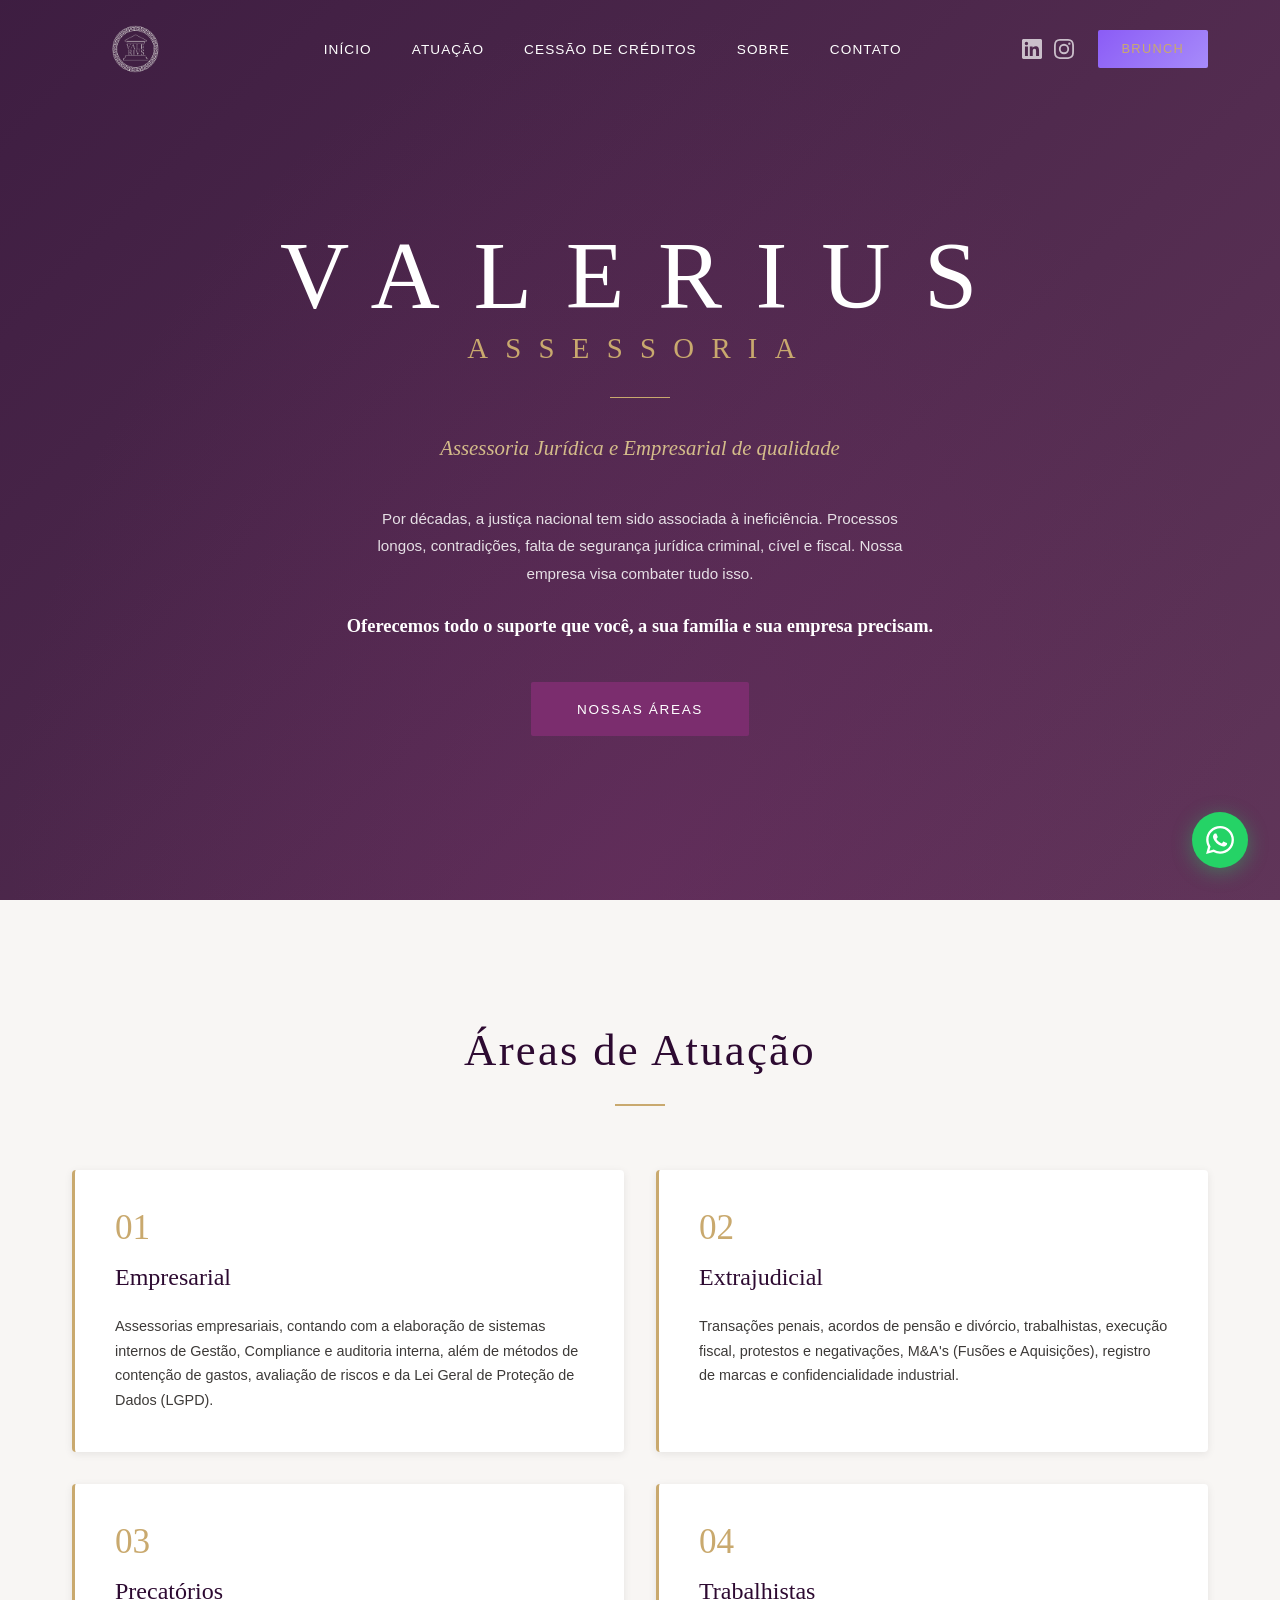
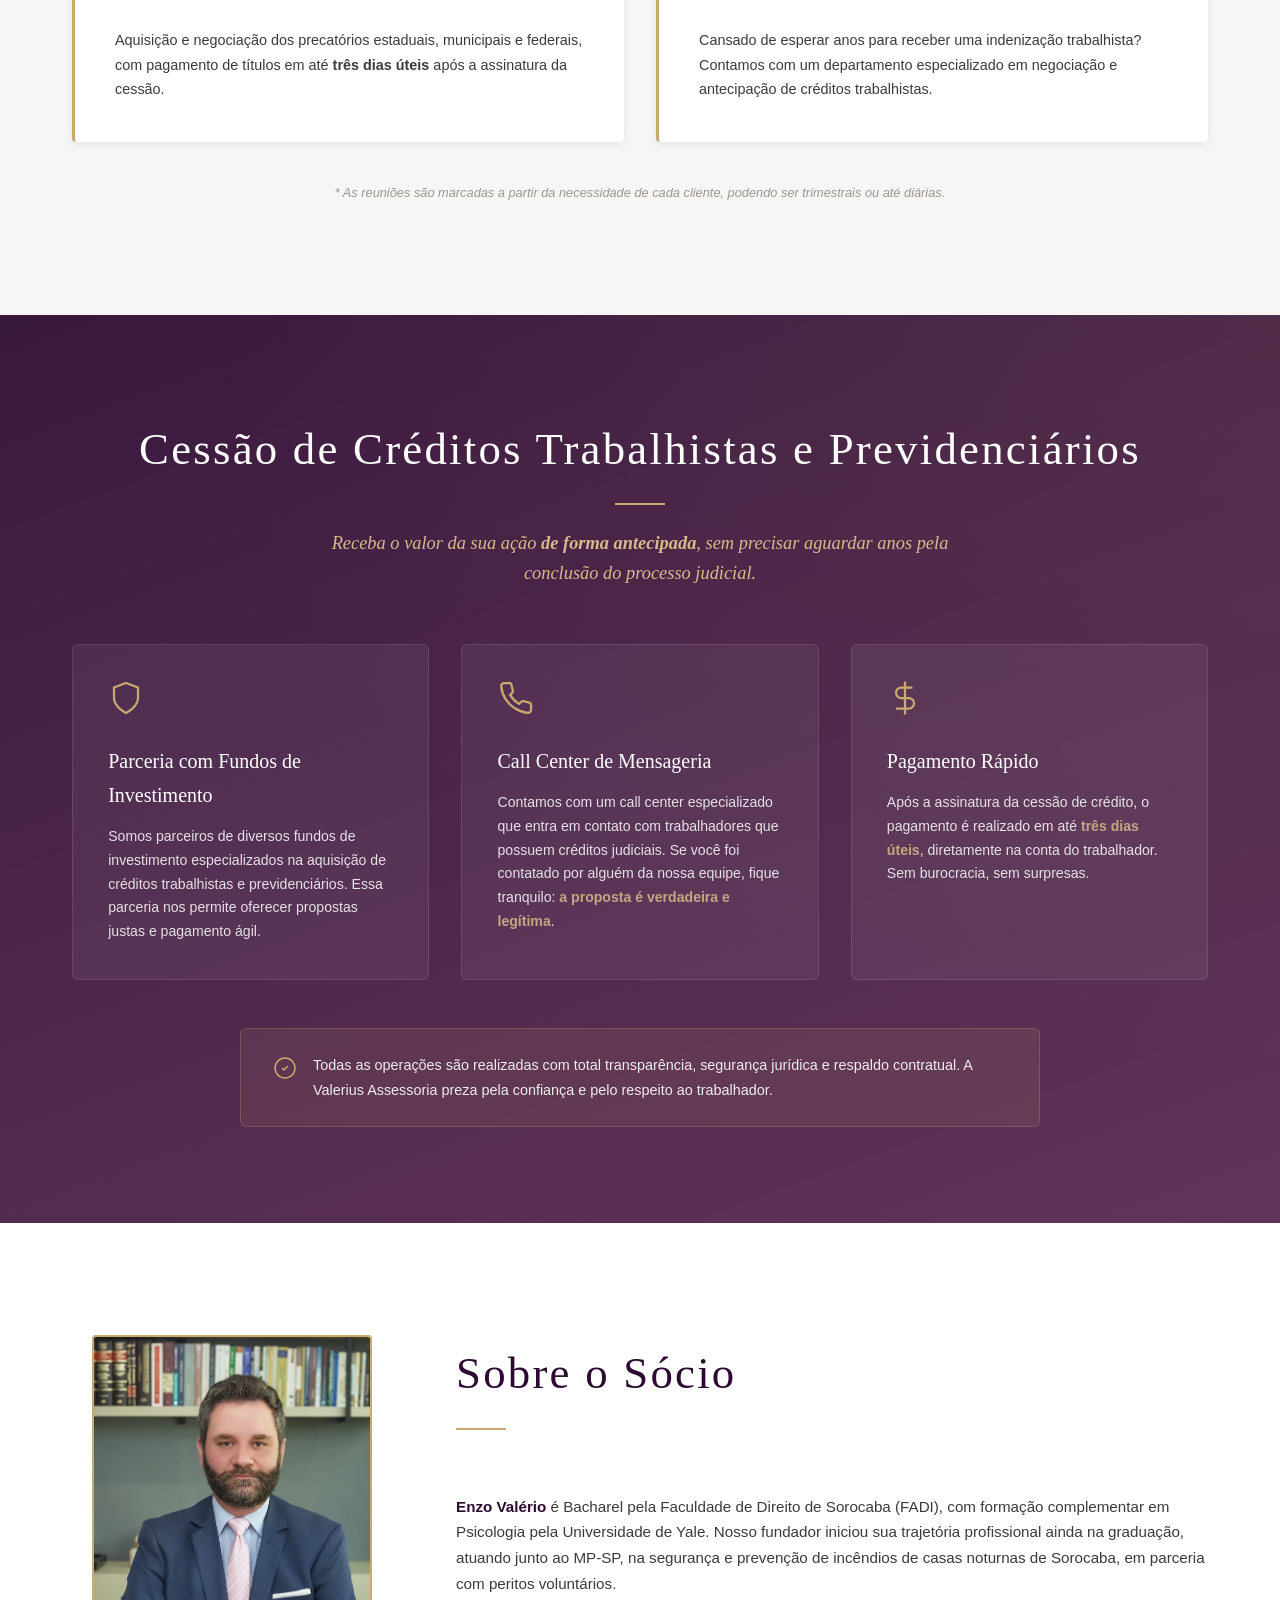
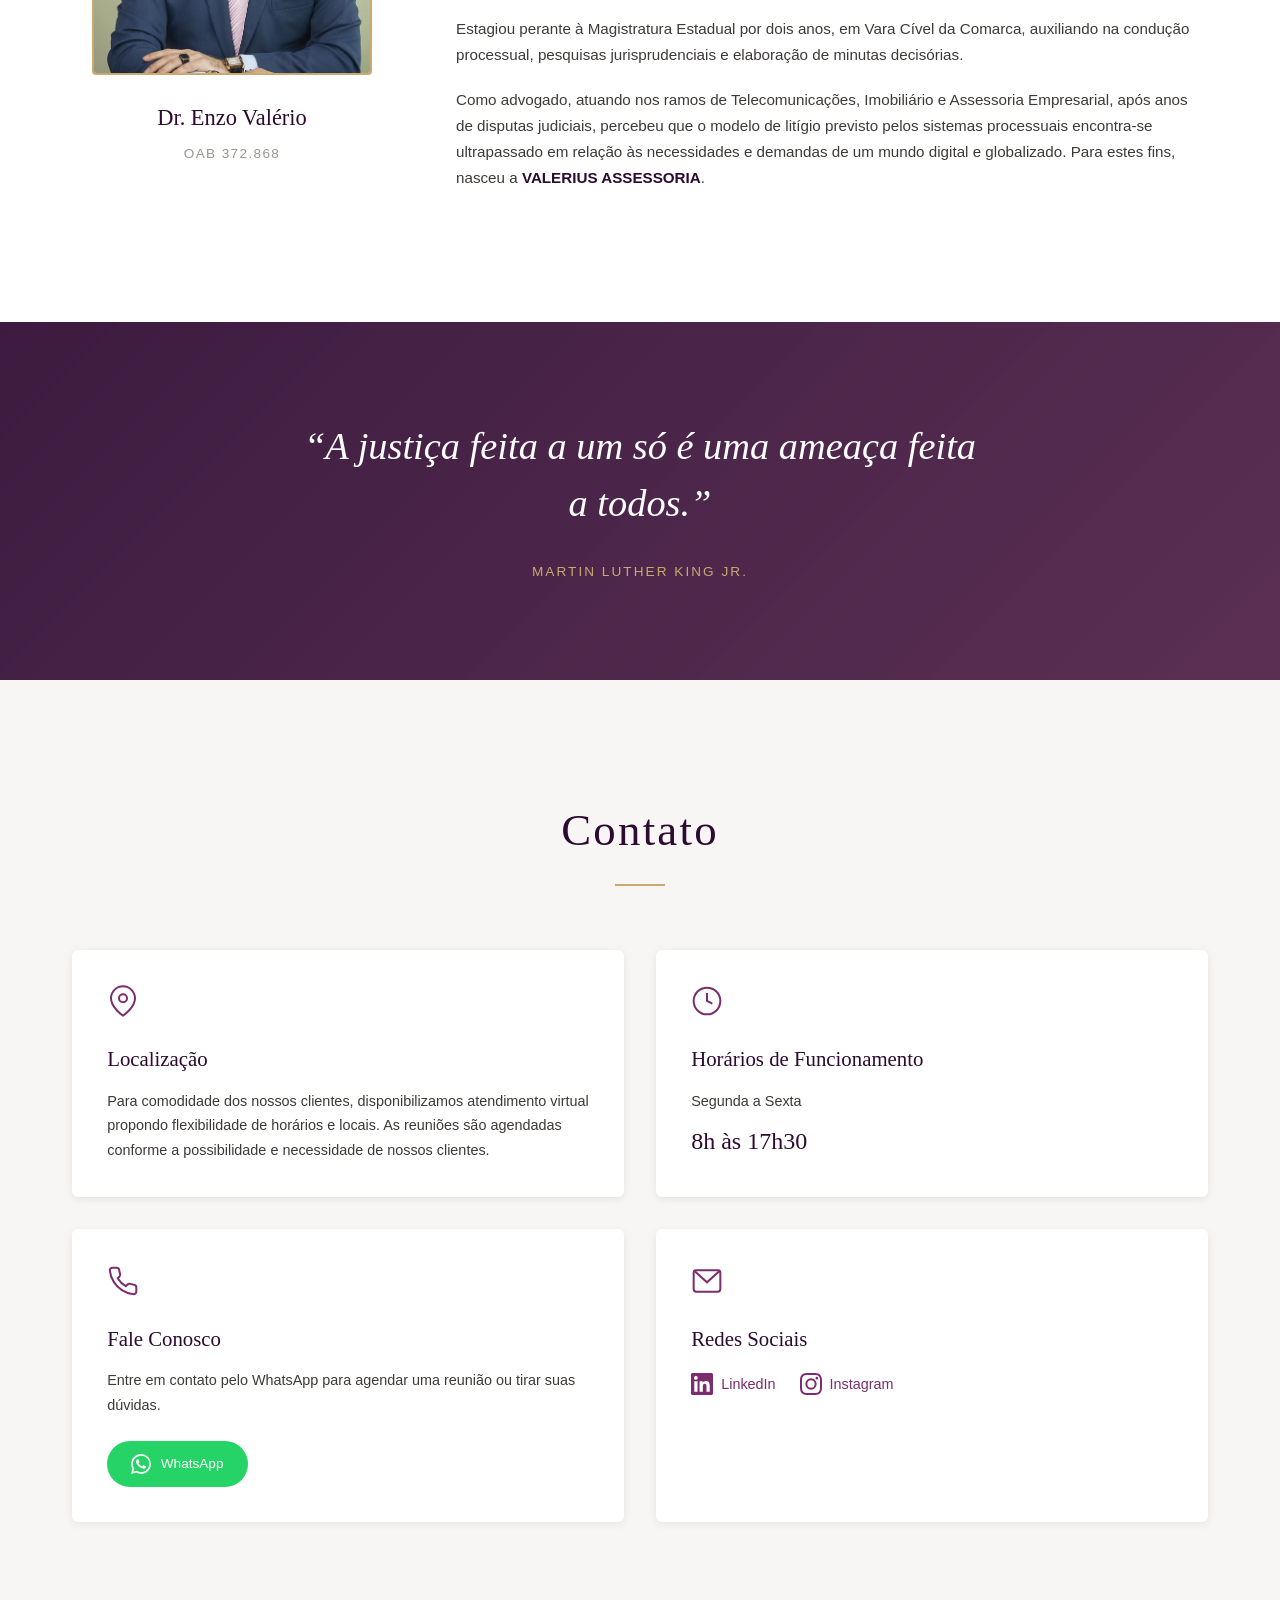
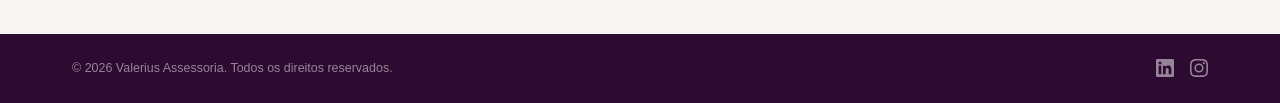
==== commit c0152bb0: "Add Brunch portal page and update navigation - Replace Contato button with Brunch link in header - A" ====
--- a/index.html
+++ b/index.html
@@ -44,7 +44,7 @@
             <svg width="20" height="20" viewBox="0 0 24 24" fill="currentColor"><path d="M12 2.163c3.204 0 3.584.012 4.85.07 3.252.148 4.771 1.691 4.919 4.919.058 1.265.069 1.645.069 4.849 0 3.205-.012 3.584-.069 4.849-.149 3.225-1.664 4.771-4.919 4.919-1.266.058-1.644.07-4.85.07-3.204 0-3.584-.012-4.849-.07-3.26-.149-4.771-1.699-4.919-4.92-.058-1.265-.07-1.644-.07-4.849 0-3.204.013-3.583.07-4.849.149-3.227 1.664-4.771 4.919-4.919 1.266-.057 1.645-.069 4.849-.069zM12 0C8.741 0 8.333.014 7.053.072 2.695.272.273 2.69.073 7.052.014 8.333 0 8.741 0 12c0 3.259.014 3.668.072 4.948.2 4.358 2.618 6.78 6.98 6.98C8.333 23.986 8.741 24 12 24c3.259 0 3.668-.014 4.948-.072 4.354-.2 6.782-2.618 6.979-6.98.059-1.28.073-1.689.073-4.948 0-3.259-.014-3.667-.072-4.947-.196-4.354-2.617-6.78-6.979-6.98C15.668.014 15.259 0 12 0zm0 5.838a6.162 6.162 0 100 12.324 6.162 6.162 0 000-12.324zM12 16a4 4 0 110-8 4 4 0 010 8zm6.406-11.845a1.44 1.44 0 100 2.881 1.44 1.44 0 000-2.881z"/></svg>
           </a>
         </div>
-        <a href="https://wa.me/5515991588183" class="btn-contato" target="_blank">Contato</a>
+        <a href="/brunch/" class="btn-contato" target="_blank" style="background:linear-gradient(135deg,#8b5cf6,#a78bfa);border:none">Brunch</a>
         <button class="menu-toggle" id="menuToggle" aria-label="Abrir menu" aria-expanded="false">
           <span></span>
           <span></span>
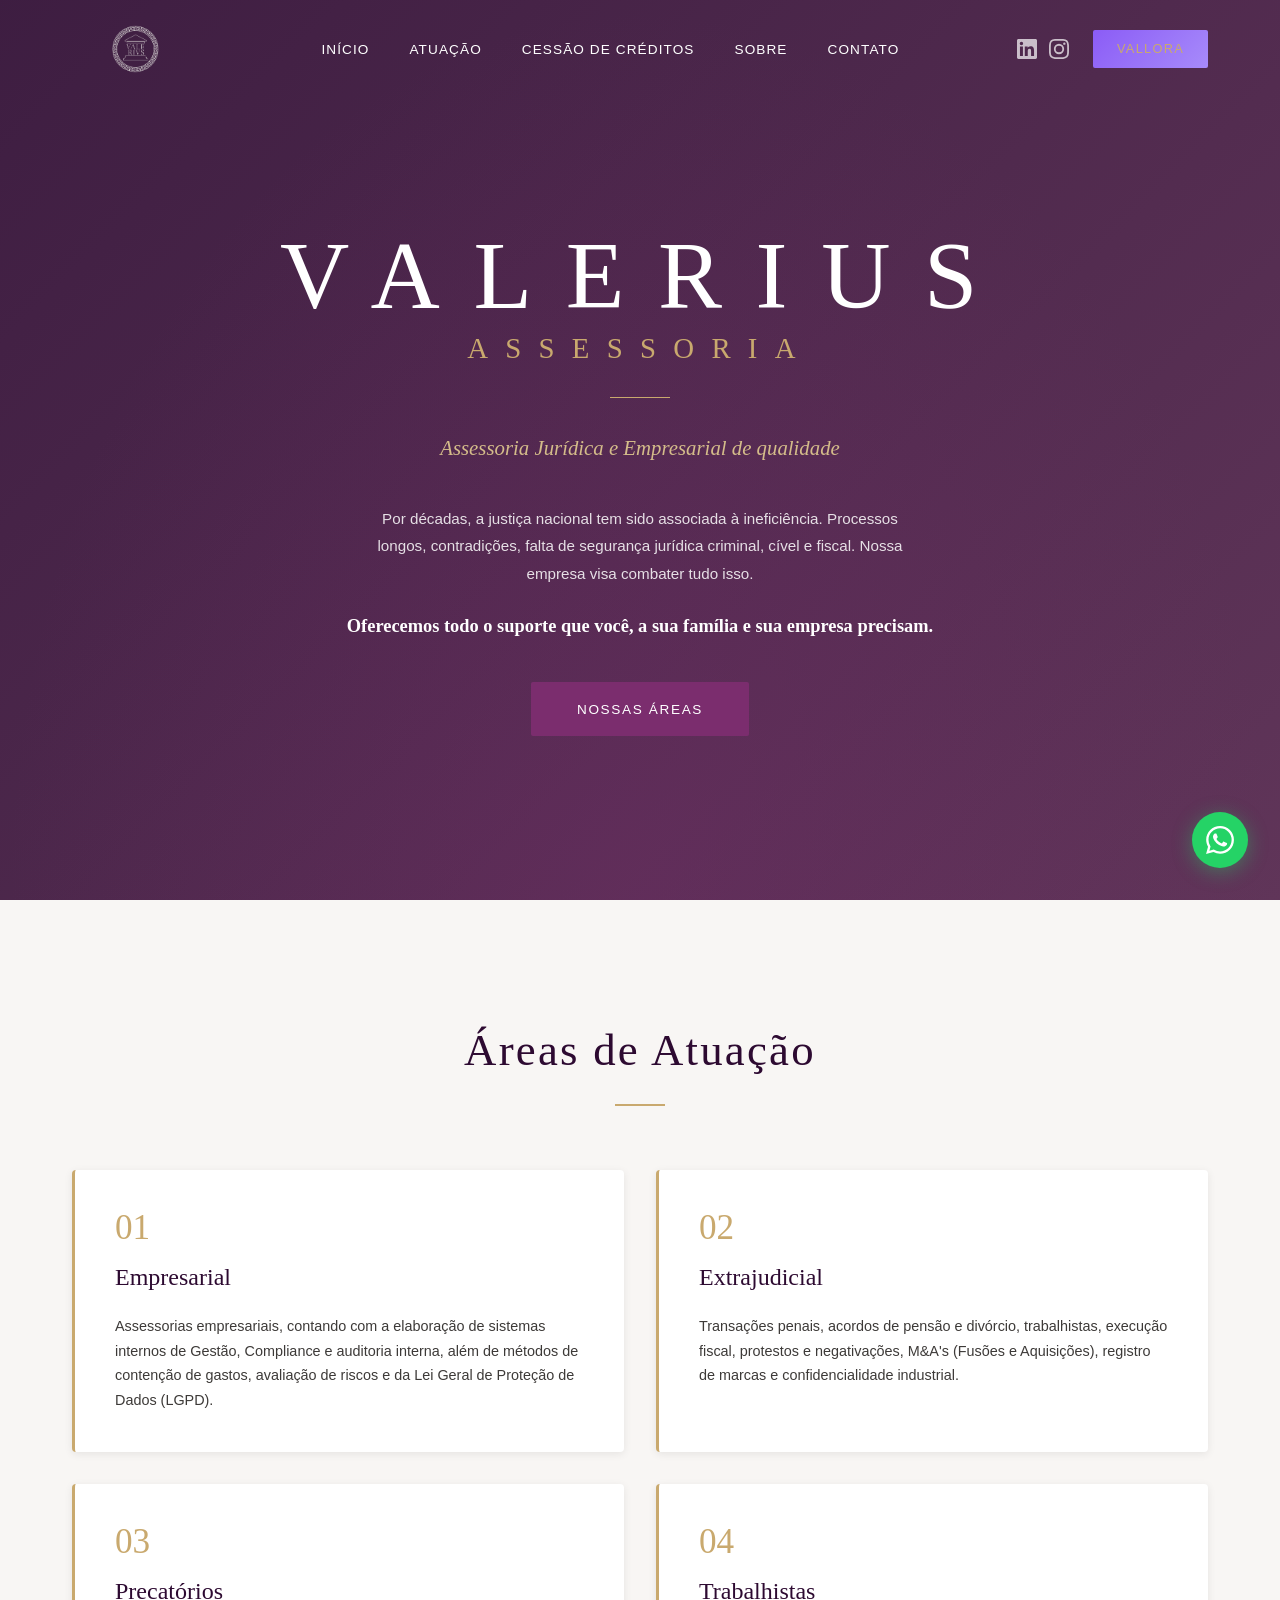
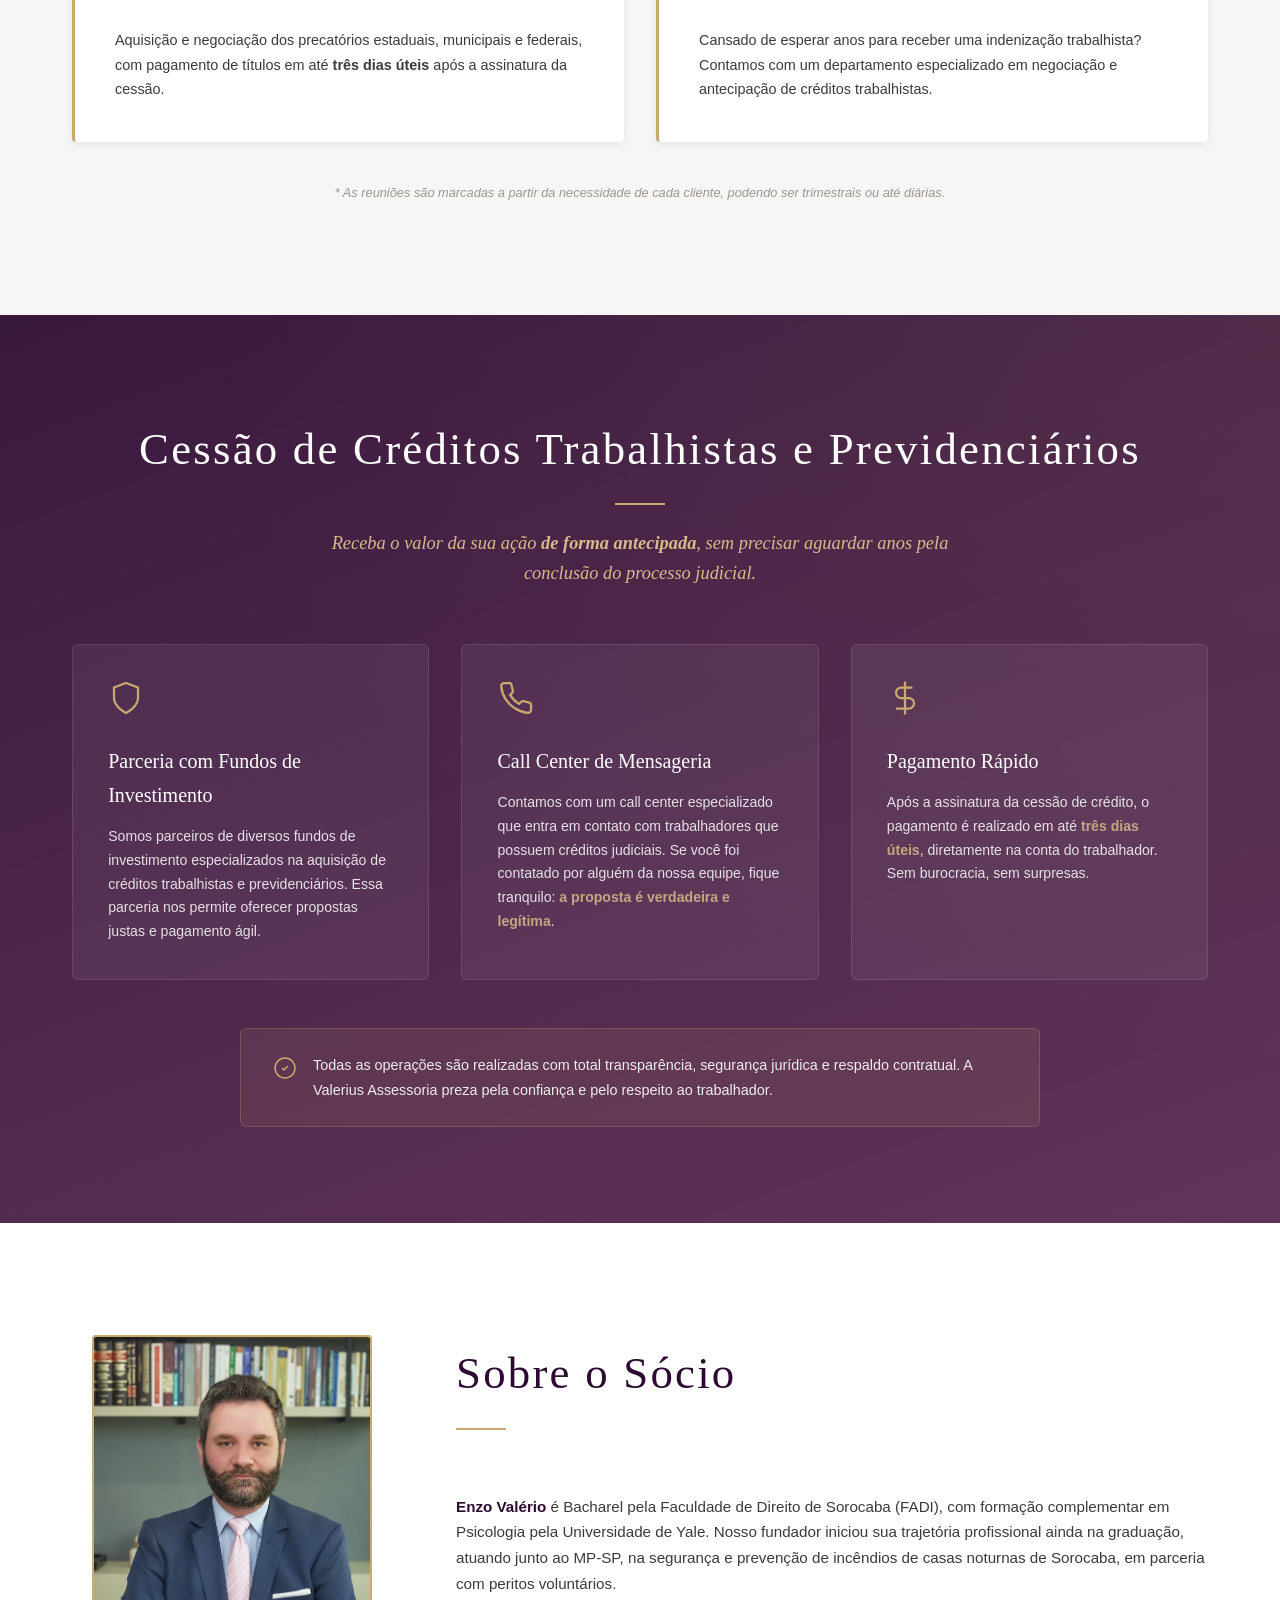
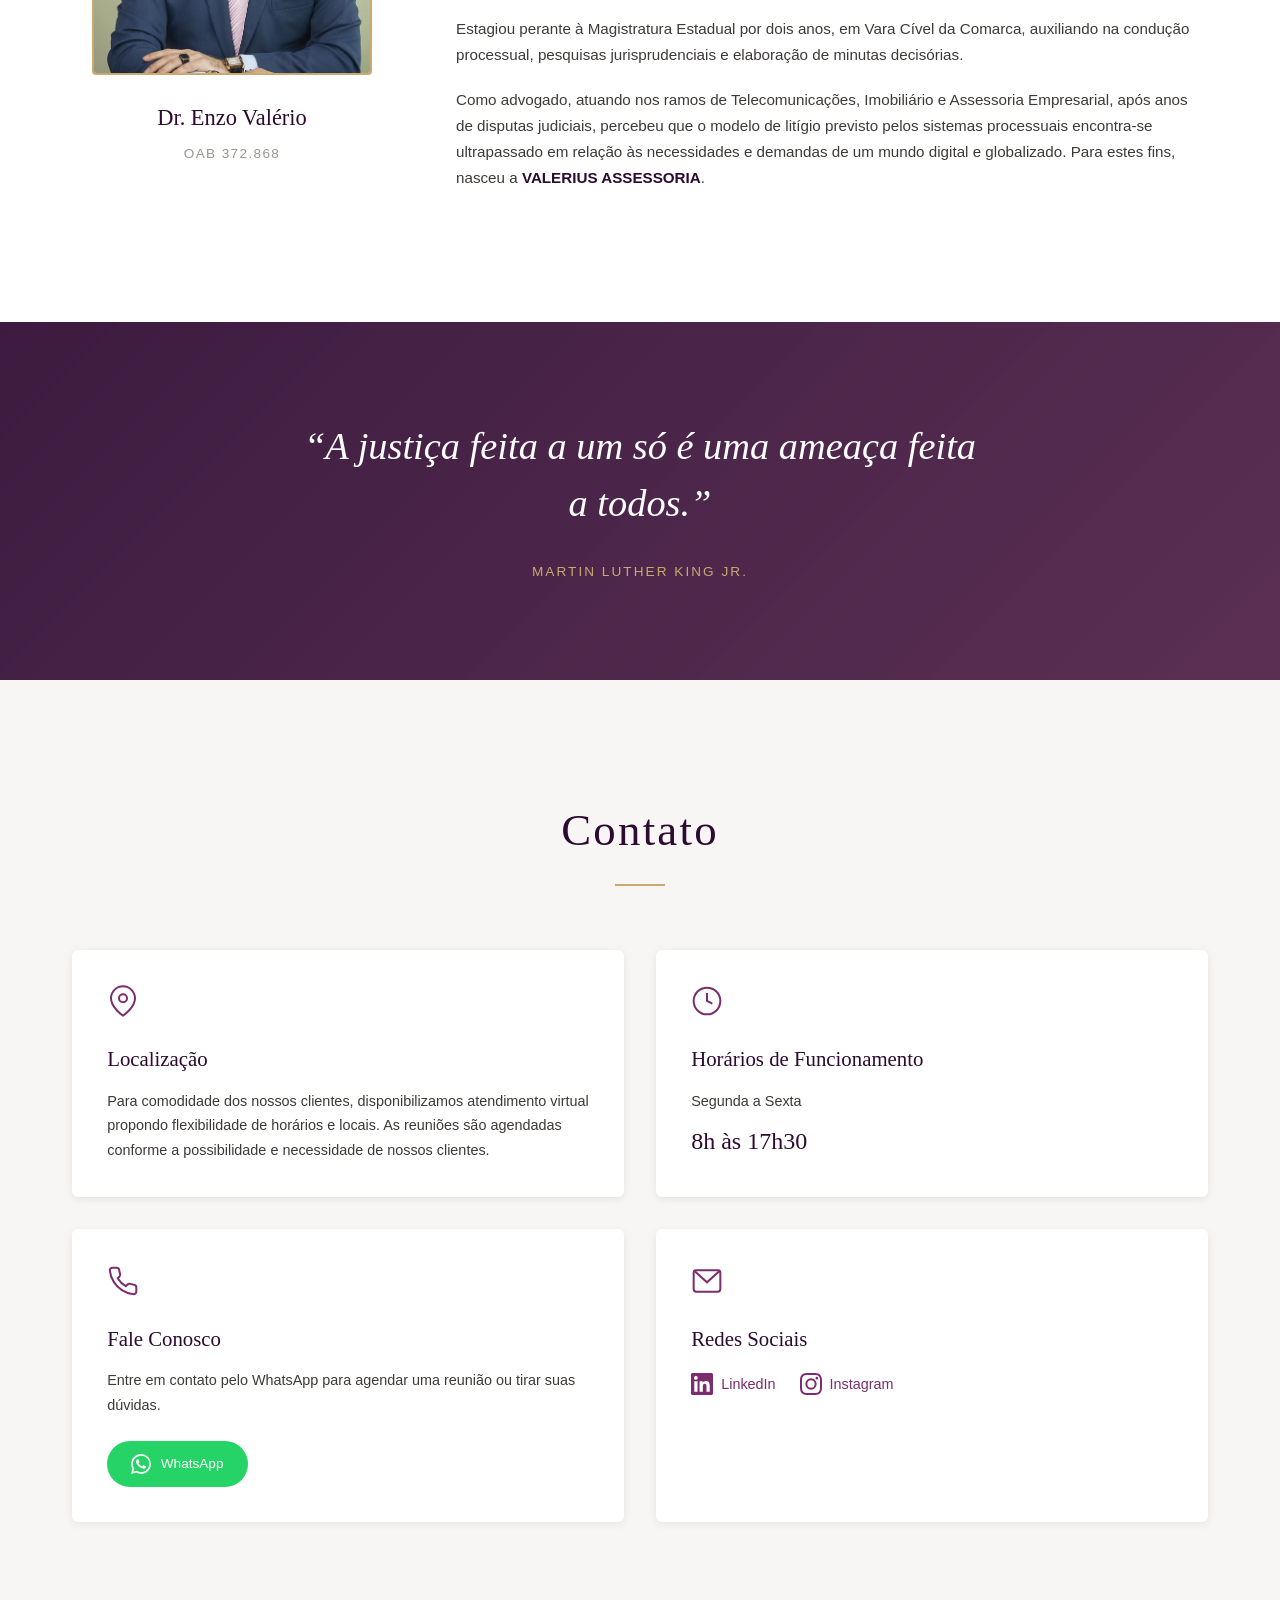
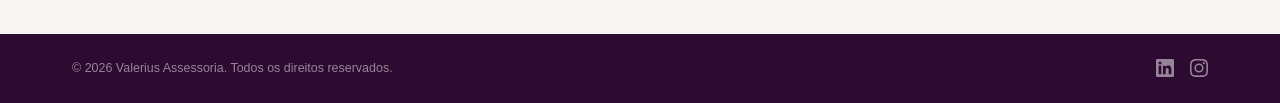
==== commit ad97c6ca: "Substitui Brunch por Vallora: botao homepage + proxy /vallora -> vallora-acr; remove pasta brunch/" ====
--- a/index.html
+++ b/index.html
@@ -44,7 +44,7 @@
             <svg width="20" height="20" viewBox="0 0 24 24" fill="currentColor"><path d="M12 2.163c3.204 0 3.584.012 4.85.07 3.252.148 4.771 1.691 4.919 4.919.058 1.265.069 1.645.069 4.849 0 3.205-.012 3.584-.069 4.849-.149 3.225-1.664 4.771-4.919 4.919-1.266.058-1.644.07-4.85.07-3.204 0-3.584-.012-4.849-.07-3.26-.149-4.771-1.699-4.919-4.92-.058-1.265-.07-1.644-.07-4.849 0-3.204.013-3.583.07-4.849.149-3.227 1.664-4.771 4.919-4.919 1.266-.057 1.645-.069 4.849-.069zM12 0C8.741 0 8.333.014 7.053.072 2.695.272.273 2.69.073 7.052.014 8.333 0 8.741 0 12c0 3.259.014 3.668.072 4.948.2 4.358 2.618 6.78 6.98 6.98C8.333 23.986 8.741 24 12 24c3.259 0 3.668-.014 4.948-.072 4.354-.2 6.782-2.618 6.979-6.98.059-1.28.073-1.689.073-4.948 0-3.259-.014-3.667-.072-4.947-.196-4.354-2.617-6.78-6.979-6.98C15.668.014 15.259 0 12 0zm0 5.838a6.162 6.162 0 100 12.324 6.162 6.162 0 000-12.324zM12 16a4 4 0 110-8 4 4 0 010 8zm6.406-11.845a1.44 1.44 0 100 2.881 1.44 1.44 0 000-2.881z"/></svg>
           </a>
         </div>
-        <a href="/brunch/" class="btn-contato" target="_blank" style="background:linear-gradient(135deg,#8b5cf6,#a78bfa);border:none">Brunch</a>
+        <a href="/vallora" class="btn-contato" target="_blank" style="background:linear-gradient(135deg,#8b5cf6,#a78bfa);border:none">Vallora</a>
         <button class="menu-toggle" id="menuToggle" aria-label="Abrir menu" aria-expanded="false">
           <span></span>
           <span></span>
